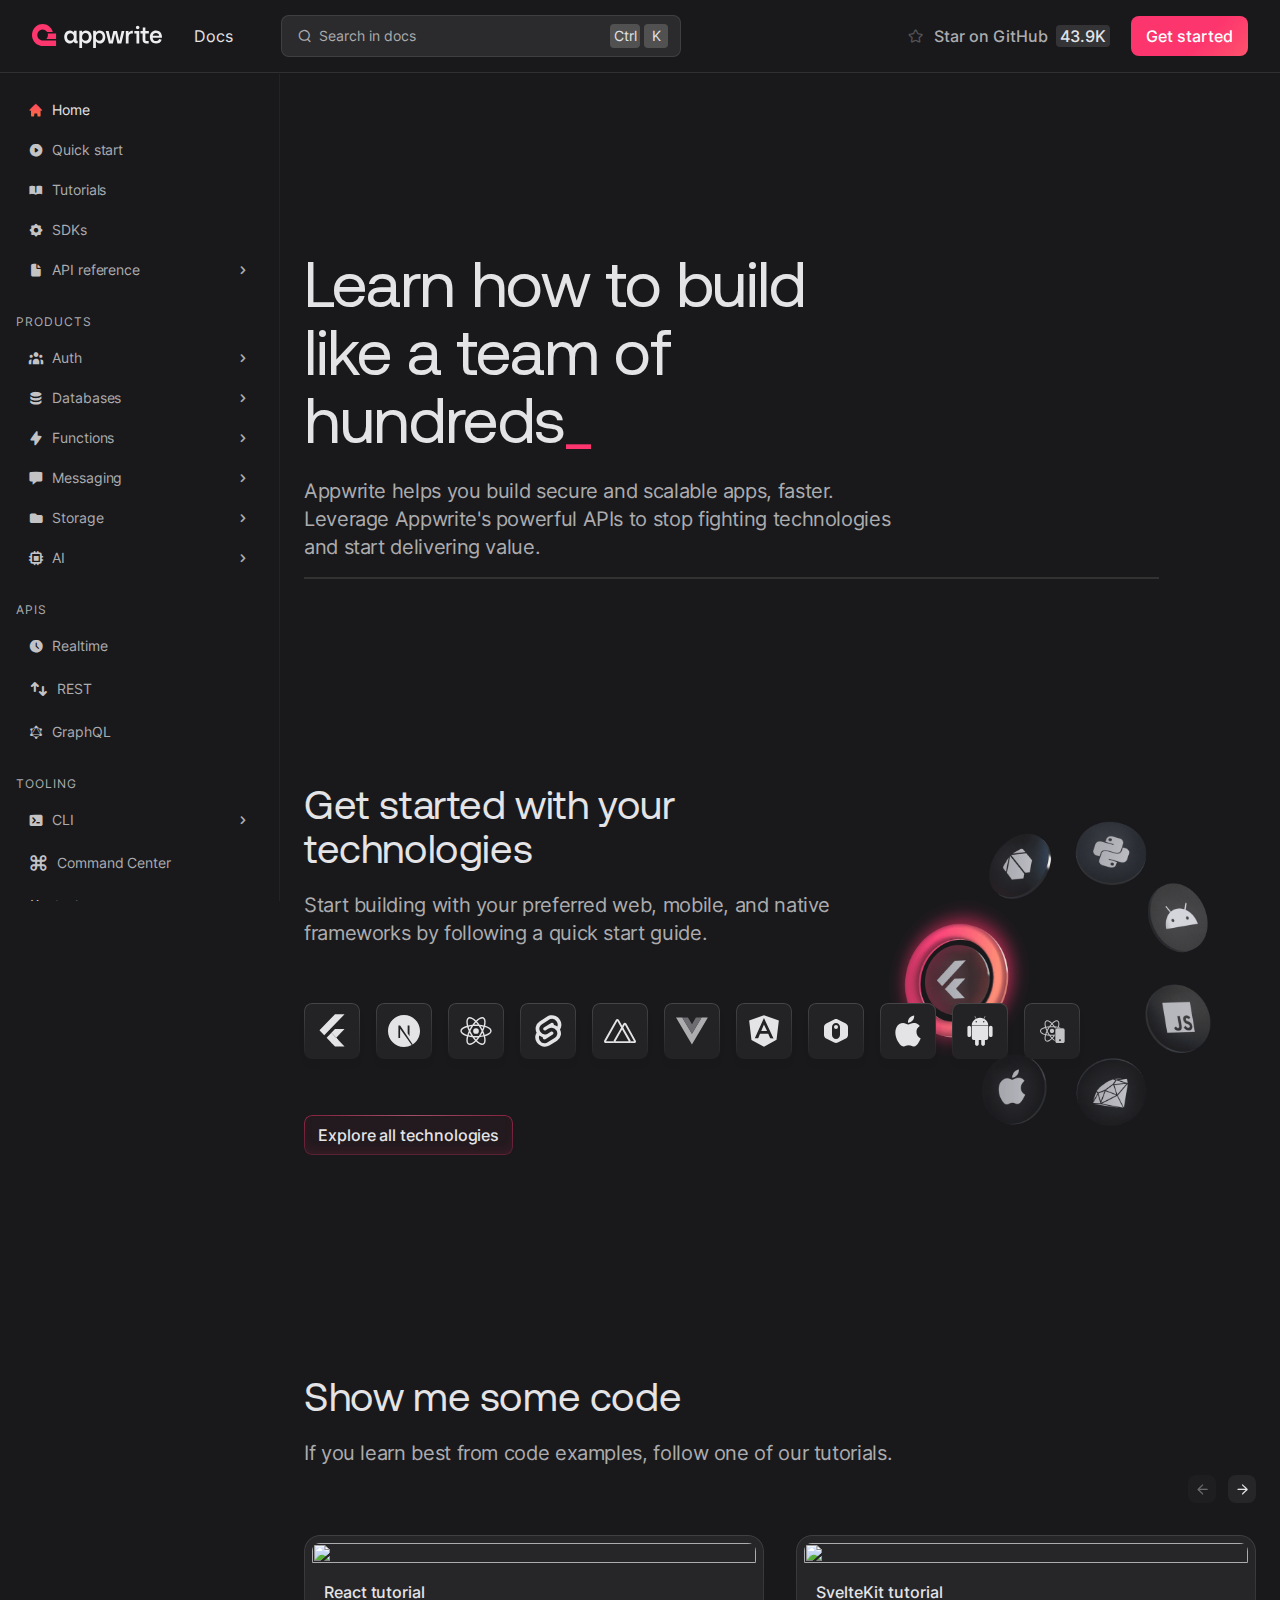
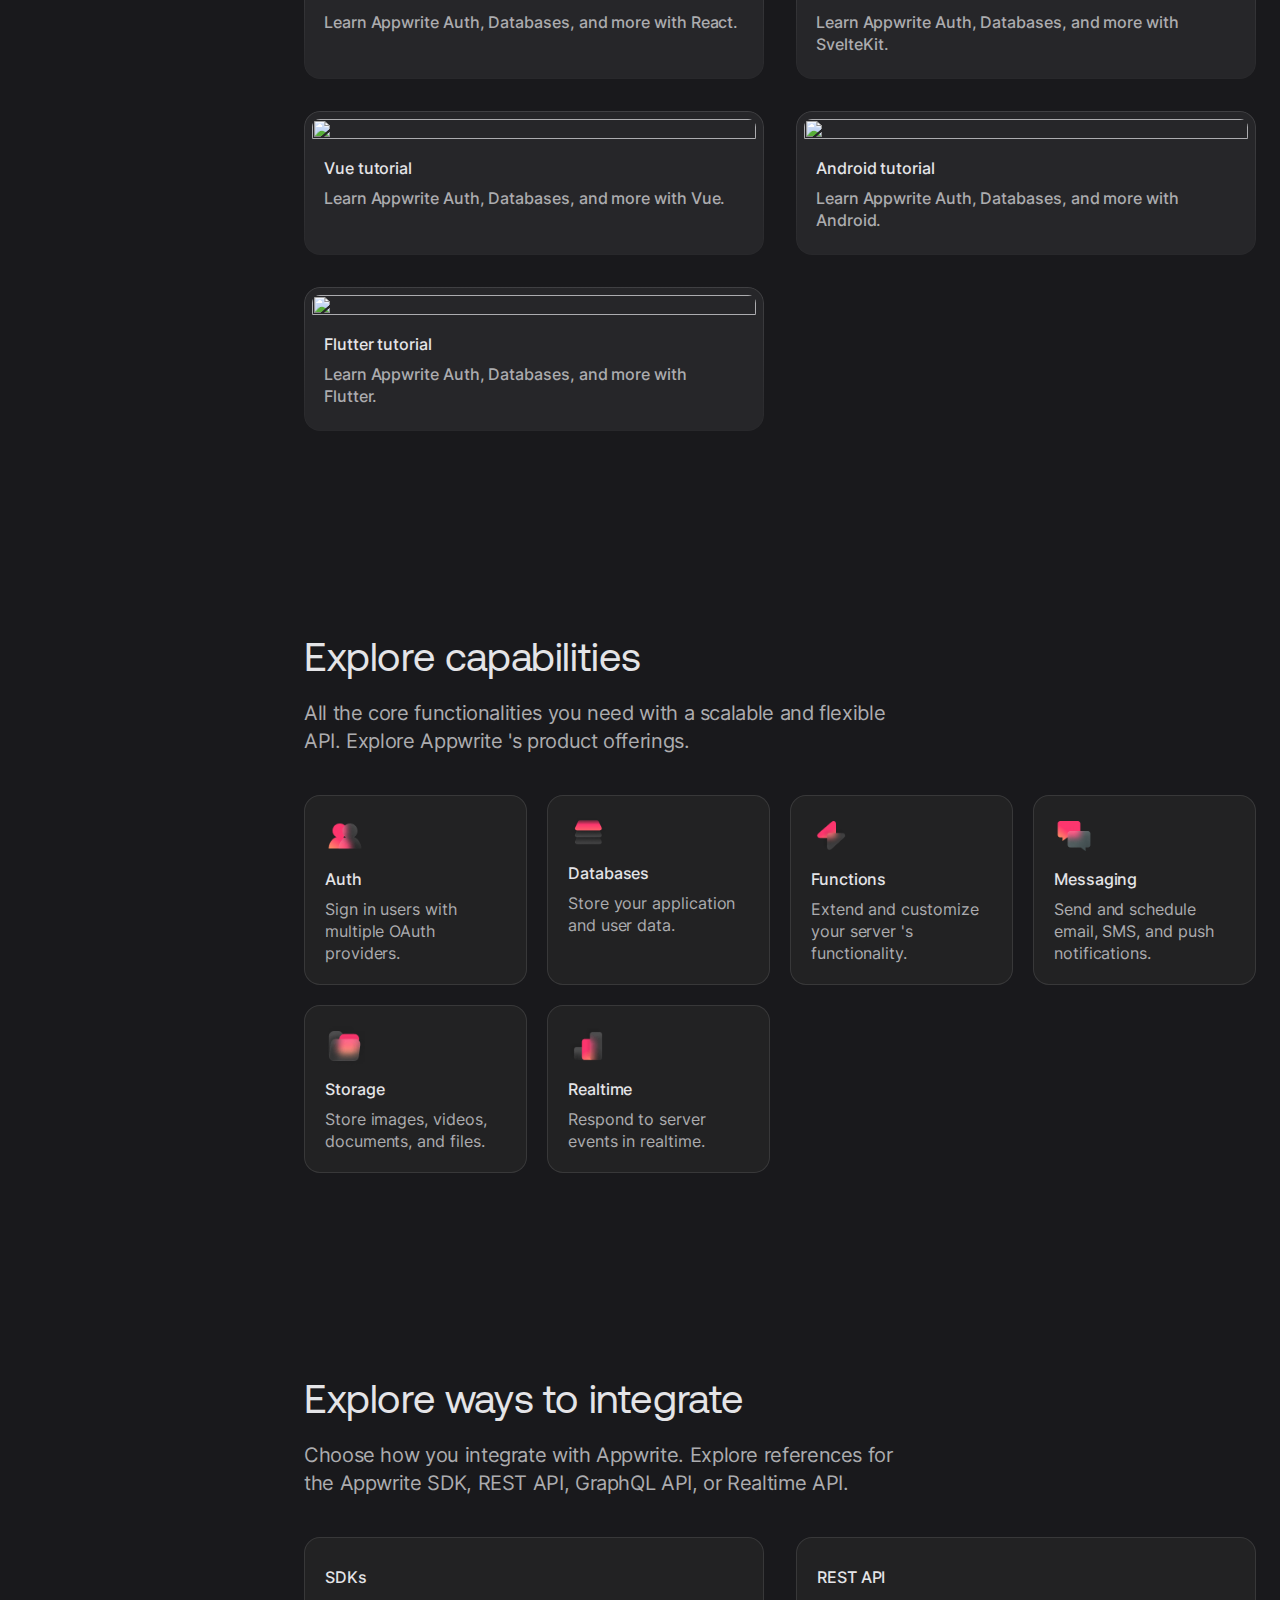
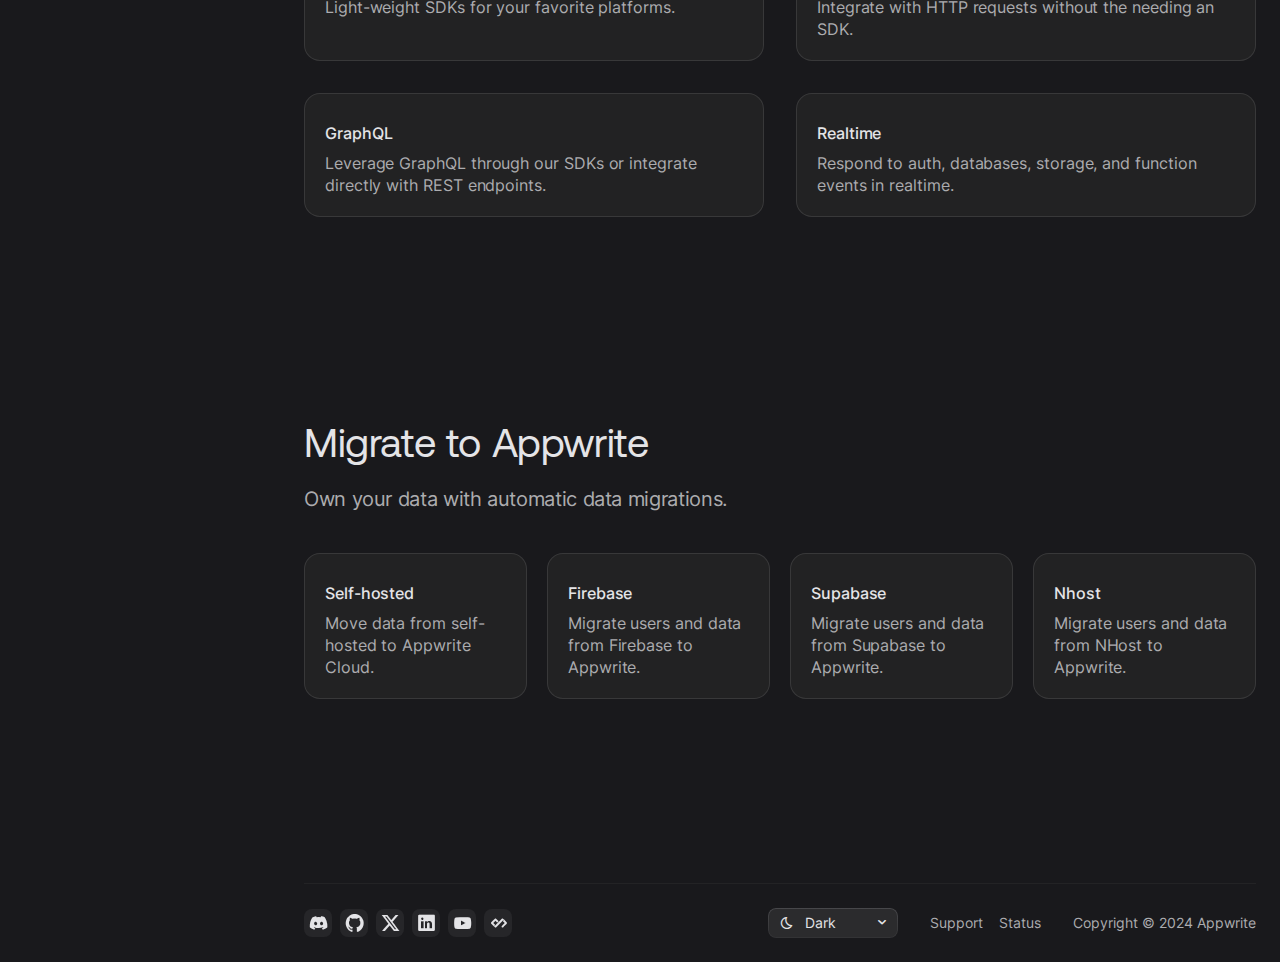
==== doc.html @ 40b10658 "appwrite" ====
<!doctype html>
<html lang="en">
    <head>
        <link rel="preload" href="/fonts/aeonik-pro/AeonikPro-Regular.woff2" as="font" type="font/woff2" crossorigin/>
        <link rel="stylesheet" href="https://cdnjs.cloudflare.com/ajax/libs/font-awesome/6.0.0-beta3/css/all.min.css">
        <link href="./css/web.css" rel="stylesheet">
        <title>Docs Appwrite</title> 
    </head>
    <body class="dark">
        <div style="display: contents">
            <div class="relative">
                <section class="web-mobile-header is-transparent">
                    <div class="web-mobile-header-start">
                        <a href="/" aria-label="homepage">
                            <img class="web-logo web-u-only-dark" src="/images/logos/appwrite.svg" alt="appwrite" height="24" width="130">
                            <img class="web-logo web-u-only-light" src="/images/logos/appwrite-light.svg" alt="appwrite" height="24" width="130">
                        </a>
                    </div>
                    </a>
                    <div class="web-mobile-header-end">
                        <a href="https://cloud.appwrite.io" 
                        class="web-button web-is-only-desktop">
                        <span class="text-sub-body font-medium">Go to Console</span>
                        </a> 
                        <button class="web-button is-text" aria-label="open navigation">
                            <span aria-hidden="true" class="web-icon-hamburger-menu"></span>
                        </button>
                    </div>
                </section>
                <header class="web-main-header is-docs is-transparent">
                    <div class="web-main-header-wrapper">
                        <div class="web-main-header-start flex-1">
                            <a href="/" aria-label="homepage" >
                                <img class="web-logo web-u-only-dark" src="/images/logos/appwrite.svg" alt="appwrite" height="24" width="130">
                                <img class="web-logo web-u-only-light" src="/images/logos/appwrite-light.svg" alt="appwrite" height="24" width="130">
                            </a>
                            <nav class="web-main-header-nav" aria-label="Top">
                                <ul class="web-main-header-nav-list">
                                    <li class="web-main-header-nav-item">
                                        <a class="web-link" href="/docs">Docs</a>
                                    </li>
                                </ul>
                            </nav>
                            <div class="web-u-margin-inline-start-48 flex flex-1">
                                <button class="web-input-button web-u-flex-basis-400">
                                    <span class="web-icon-search" aria-hidden="true"></span>
                                    <span class="text" >Search in docs</span>
                                    <div class="ml-auto flex gap-1">
                                        <span class="web-kbd" aria-label="control">Ctrl</span>
                                        <span class="web-kbd">K</span>
                                    </div>
                                </button>
                            </div>
                        </div>
                        <div class="web-main-header-end">
                            <div class="flex gap-2">
                                <a href="https://github.com/appwrite/appwrite" target="_blank" rel="noopener noreferrer" class="web-button is-text">
                                    <span class="web-icon-star" aria-hidden="true"></span>
                                    <span class="text">Star on GitHub</span>
                                    <span class="web-inline-tag text-sub-body">43.9K</span>
                                </a>
                                <a class="web-button web-u-inline-width-100-percent-mobile" href="https://cloud.appwrite.io"> <span >Get started</span></a>
                            </div>
                        </div>
                    </div>
                </header>
                <div class="web-grid-side-nav mx-auto" style="--container-size: var(--container-size-large);">
                    <nav class="web-side-nav" aria-label="Side">
                        <div class="web-side-nav-wrapper">
                            <button class="web-input-text web-is-not-desktop">
                                <span class="web-icon-search"></span>
                                <span class="text">Search in docs</span>
                            </button>
                            <div class="web-side-nav-scroll">
                                <section>
                                    <ul>
                                        <li>
                                            <a class="web-side-nav-button is-selected" href="/docs">
                                                <span class="icon icon-home" aria-hidden="true"></span>
                                                <span class="text-caption">Home</span>
                                            </a>
                                        </li>
                                        <li>
                                            <a class="web-side-nav-button" href="/docs/quick-starts">
                                                <span class="icon icon-play " aria-hidden="true"></span>
                                                <span class="text-caption">Quick start</span>
                                            </a>
                                        </li>
                                        <li>
                                            <a class="web-side-nav-button" href="">
                                                <span class="icon icon-book-open " aria-hidden="true"></span>
                                                <span class="text-caption">Tutorials</span>
                                            </a>
                                        </li>
                                        <li>
                                            <a class="web-side-nav-button" href="">
                                                <span class="icon icon-cog " aria-hidden="true"></span>
                                                <span class="text-caption">SDKs</span>
                                            </a>
                                        </li>
                                        <li>
                                            <a class="web-side-nav-button" href="">
                                                <span class="icon icon-document " aria-hidden="true"></span>
                                                <span class="text-caption">API reference</span>
                                                <span class="icon-cheveron-right ml-auto " aria-hidden="true"></span>
                                            </a>
                                        </li>
                                    </ul>
                                </section>
                                <section>
                                    <h2 class="web-side-nav-header text-micro uppercase whitespace-nowrap">Products </h2>
                                    <ul>
                                        <li>
                                            <a class="web-side-nav-button" href="">
                                                <span class="icon icon-user-group " aria-hidden="true"></span>
                                                <span class="text-caption">Auth</span>
                                                <span class="icon-cheveron-right ml-auto " aria-hidden="true"></span>
                                            </a>
                                        </li>
                                        <li>
                                            <a class="web-side-nav-button" href="">
                                                <span class="icon icon-database " aria-hidden="true"></span>
                                                <span class="text-caption">Databases</span>
                                                <span class="icon-cheveron-right ml-auto " aria-hidden="true"></span>
                                            </a>
                                        </li>
                                        <li>
                                            <a class="web-side-nav-button" href="">
                                                <span class="icon icon-lightning-bolt " aria-hidden="true"></span>
                                                <span class="text-caption">Functions</span>
                                                <span class="icon-cheveron-right ml-auto " aria-hidden="true"></span>
                                            </a>
                                        </li>
                                        <li>
                                            <a class="web-side-nav-button" href="">
                                                <span class="icon icon-send " aria-hidden="true"></span>
                                                <span class="text-caption">Messaging</span>
                                                <span class="icon-cheveron-right ml-auto " aria-hidden="true"></span>
                                            </a>
                                        </li>
                                        <li>
                                            <a class="web-side-nav-button" href="">
                                                <span class="icon icon-folder " aria-hidden="true"></span>
                                                <span class="text-caption">Storage</span>
                                                <span class="icon-cheveron-right ml-auto " aria-hidden="true"></span>
                                            </a>
                                        </li>
                                        <li>
                                            <a class="web-side-nav-button" href="">
                                                <span class="icon icon-chip " aria-hidden="true"></span>
                                                <span class="text-caption">AI</span>
                                                <span class="icon-cheveron-right ml-auto " aria-hidden="true"></span>
                                            </a>
                                        </li>
                                    </ul>
                                </section>
                                <section>
                                    <h2 class="web-side-nav-header text-micro uppercase whitespace-nowrap">APIS </h2>
                                    <ul>
                                        <li>
                                            <a class="web-side-nav-button" href="">
                                                <span class="icon icon-clock " aria-hidden="true"></span>
                                                <span class="text-caption">Realtime</span>
                                            </a>
                                        </li>
                                        <li>
                                            <a class="web-side-nav-button" href="">
                                                <span class="icon web-icon-rest " aria-hidden="true"></span>
                                                <span class="text-caption">REST</span>
                                            </a>
                                        </li>
                                        <li>
                                            <a class="web-side-nav-button" href="">
                                                <span class="icon icon-graphql " aria-hidden="true"></span>
                                                <span class="text-caption">GraphQL</span>
                                            </a>
                                        </li>
                                    </ul>
                                </section>
                                <section>
                                    <h2 class="web-side-nav-header text-micro uppercase whitespace-nowrap">Tooling </h2>
                                    <ul>
                                        <li>
                                            <a class="web-side-nav-button" href="">
                                                <span class="icon icon-terminal " aria-hidden="true"></span>
                                                <span class="text-caption">CLI</span>
                                                <span class="icon-cheveron-right ml-auto " aria-hidden="true"></span>
                                            </a>
                                        </li>
                                        <li>
                                            <a class="web-side-nav-button" href="">
                                                <span class="icon web-icon-command " aria-hidden="true"></span>
                                                <span class="text-caption">Command Center</span>
                                            </a>
                                        </li>
                                        <li>
                                            <a class="web-side-nav-button" href="">
                                                <span class="icon icon-sparkles " aria-hidden="true"></span>
                                                <span class="text-caption">Assistant</span>
                                            </a>
                                        </li>
                                        <li>
                                            <a class="web-side-nav-button" href="">
                                                <span class="icon icon-text " aria-hidden="true"></span>
                                                <span class="text-caption">The Appwriter</span>
                                            </a>
                                        </li>
                                    </ul>
                                </section>
                                <section>
                                    <h2 class="web-side-nav-header text-micro uppercase whitespace-nowrap">Advanced </h2>
                                    <ul>
                                        <li>
                                            <a class="web-side-nav-button" href="">
                                                <span class="icon web-icon-platform " aria-hidden="true"></span>
                                                <span class="text-caption">Platform</span>
                                                <span class="icon-cheveron-right ml-auto " aria-hidden="true"></span>
                                            </a>
                                        </li>
                                        <li>
                                            <a class="web-side-nav-button" href="">
                                                <span class="icon icon-puzzle " aria-hidden="true"></span>
                                                <span class="text-caption">Integrations</span>
                                                <span class="icon-cheveron-right ml-auto " aria-hidden="true"></span>
                                            </a>
                                        </li>
                                        <li>
                                            <a class="web-side-nav-button" href="">
                                                <span class="icon icon-refresh " aria-hidden="true"></span>
                                                <span class="text-caption">Migrations</span>
                                                <span class="icon-cheveron-right ml-auto " aria-hidden="true"></span>
                                            </a>
                                        </li>
                                        <li>
                                            <a class="web-side-nav-button" href="">
                                                <span class="icon icon-shield-check " aria-hidden="true"></span>
                                                <span class="text-caption">Security</span>
                                                <span class="icon-cheveron-right ml-auto " aria-hidden="true"></span>
                                            </a>
                                        </li>
                                        <li>
                                            <a class="web-side-nav-button" href="">
                                                <span class="icon icon-server " aria-hidden="true"></span>
                                                <span class="text-caption">Self-hosting</span>
                                                <span class="icon-cheveron-right ml-auto " aria-hidden="true"></span>
                                            </a>
                                        </li>
                                    </ul>
                                </section>
                            </div>
                            <div class="web-side-nav-mobile-footer-buttons">
                                <a class="web-button web-u-inline-width-100-percent-mobile" href="https://cloud.appwrite.io">
                                    <span >Get started</span>
                                </a>
                                <a href="https://github.com/appwrite/appwrite" target="_blank" rel="noopener noreferrer" class="web-button is-text web-u-inline-width-100-percent-mobile">
                                    <span class="web-icon-star" aria-hidden="true"></span>
                                    <span class="text">Star on GitHub</span>
                                    <span class="web-inline-tag text-sub-body">43.9K</span>
                                </a>
                            </div>
                        </div>
                    </nav>
                    <main class="web-main-section relative overflow-x-hidden " id="main">
                        <div class="absolute translate-x-96">
                            <img src="https://appwrite.io/images/bgs/docs-blur-1.svg" alt="">
                        </div>
                        <div class="web-u-opacity-40-mobile absolute  right-0" style="top: 500px;" >
                            <img src="/images/dark/tech-dark.png" alt="" width="450px" height="708">
                        </div>
                        
                        <section class="web-hero is-align-start e-hero-docs relative ">
                            <h1 class="text-display font-aeonik-pro text-primary max-w-[600px]">
                                Learn how to build like a team of hundreds<span class="web-u-color-text-accent">_</span>
                            </h1>
                            <p class="text-description max-w-[600px]">Appwrite helps you build secure and scalable apps, faster. Leverage Appwrite&#39;s
                powerful APIs to stop fighting technologies and start delivering value.</p>
                <hr style="border: 1px solid rgb(50, 50, 50);">         
            </section>
                        
                        <section class="web-hero is-align-start tech-hero">
                            <h2 class="text-title font-aeonik-pro text-primary max-w-[600px]" >Get started with your technologies</h2>
                            <p class="text-description max-w-[600px]" >Start building with your preferred web, mobile, and native frameworks by following a
                quick start guide.</p>
                            <ul class="web-u-margin-block-32-mobile web-u-margin-block-40-not-mobile  flex flex-wrap gap-4 lg:max-w-[34rem]">
                                <span>
                                    <li>
                                        <a href="" class="web-icon-button web-box-icon has-border-gradient">
                                            <img src="/images/dark/flutter.svg" alt="Flutter quick start" width="32" height="32">
                                        </a>
                                    </li>
                                </span>
                                <span >
                                    <li>
                                        <a href="" class="web-icon-button web-box-icon has-border-gradient">
                                            <img src="/images//dark/nextjs.svg" alt="Next quick start" width="32" height="32">
                                        </a>
                                    </li>
                                </span>
                                <span >
                                    <li>
                                        <a href="" class="web-icon-button web-box-icon has-border-gradient">
                                            <img src="/images//dark/react.svg" alt="React quick start" width="32" height="32">
                                        </a>
                                    </li>
                                </span>
                                <span >
                                    <li>
                                        <a href="" class="web-icon-button web-box-icon has-border-gradient">
                                            <img src="/images//dark/svelte.svg" alt="Svelte quick start" width="32" height="32">
                                        </a>
                                    </li>
                                </span>
                                <span >
                                    <li>
                                        <a href="" class="web-icon-button web-box-icon has-border-gradient">
                                            <img src="/images/dark/nuxt.svg" alt="Nuxt quick start" width="32" height="32">
                                        </a>
                                    </li>
                                </span>
                                <span >
                                    <li>
                                        <a href="" class="web-icon-button web-box-icon has-border-gradient">
                                            <img src="/images/dark/vue.svg" alt="Vue quick start" width="32" height="32">
                                        </a>
                                    </li>
                                </span>
                                <span >
                                    <li>
                                        <a href="" class="web-icon-button web-box-icon has-border-gradient">
                                            <img src="/images/dark/angular.svg" alt="Angular quick start" width="32" height="32">
                                        </a>
                                    </li>
                                </span>
                                <span >
                                    <li>
                                        <a href="" class="web-icon-button web-box-icon has-border-gradient">
                                            <img src="/images/dark/refine.svg" alt="Refine quick start" width="32" height="32">
                                        </a>
                                    </li>
                                </span>
                                <span >
                                    <li>
                                        <a href="" class="web-icon-button web-box-icon has-border-gradient">
                                            <img src="/images/dark/apple.svg" alt="Apple quick start" width="32" height="32">
                                        </a>
                                    </li>
                                </span>
                                <span >
                                    <li>
                                        <a href="" class="web-icon-button web-box-icon has-border-gradient">
                                            <img src="/images/dark/android.svg" alt="Android quick start" width="32" height="32">
                                        </a>
                                    </li>
                                </span>
                                <span >
                                    <li>
                                        <a href="" class="web-icon-button web-box-icon has-border-gradient">
                                            <img src="/images/dark/react-native.svg" alt="React Native quick start" width="32" height="32">
                                        </a>
                                    </li>
                                </span>
                            </ul>
                            <a href="" class="web-button is-secondary" style="align-self: start;" >
                                <span class="text-sub-body font-medium">Explore all technologies</span>
                            </a>
                            <div class="web-is-not-mobile spline-wrapper absolute " >
                                <img class="web-u-only-dark" src="/images/animations/tech-dark-transparent.png" width="660" height="660" alt="" style="position: absolute;">
                                <img class="web-u-only-light" src="/images/animations/tech-light-transparent.png" width="660" height="660" alt="" style="position: absolute;">
                            </div>
                            <div class="bg-overlay "></div>
                        </section>
                        <section>
                            <h2 class="text-title font-aeonik-pro text-primary max-w-[600px]">Show me some code</h2>
                            <p class="text-description mt-4 max-w-[600px]" >If you learn best from code examples, follow one of our tutorials.</p>
                            <div>
                                <div class="mt-2 flex flex-wrap items-center">
                                    <div class="nav ml-auto flex items-end gap-3 ">
                                        <button class="web-icon-button " aria-label="Move carousel backward" disabled>
                                            <span class="web-icon-arrow-left" aria-hidden="true"></span>
                                        </button>
                                        <button class="web-icon-button " aria-label="Move carousel forward">
                                            <span class="web-icon-arrow-right" aria-hidden="true"></span>
                                        </button>
                                    </div>
                                </div>
                                <div class="carousel-wrapper " data-state="start">
                                    <ul class="web-grid-articles carousel mt-8 svelte-1uzoyfi is-medium" style="gap: 32px;">
                                        <li style="scroll-snap-align: start;">
                                            <a class="web-grid-articles-item is-full-color" href="">
                                                <div class="web-grid-articles-item-image">
                                                    <img src="https://appwrite.io/images/tutorials/react.png" alt="" loading="lazy">
                                                </div>
                                                <article class="web-grid-articles-item-content">
                                                    <header class="web-articles-item-header">
                                                        <h3 class="text-sub-body font-medium text-primary">React tutorial</h3>
                                                    </header>
                                                    <p class="web-articles-item-paragraph text-sub-body font-medium mt-1 line-clamp-2" style="word-break: keep-all;">Learn Appwrite Auth, Databases, and more with React.</p>
                                                </article>
                                            </a>
                                        </li>
                                        <li style="scroll-snap-align: start;">
                                            <a class="web-grid-articles-item is-full-color" href="">
                                                <div class="web-grid-articles-item-image">
                                                    <img src="https://appwrite.io/images/tutorials/svelte.png" alt="" loading="lazy">
                                                </div>
                                                <article class="web-grid-articles-item-content">
                                                    <header class="web-articles-item-header">
                                                        <h3 class="text-sub-body font-medium text-primary">SvelteKit tutorial</h3>
                                                    </header>
                                                    <p class="web-articles-item-paragraph text-sub-body font-medium mt-1 line-clamp-2" style="word-break: keep-all;">Learn Appwrite Auth, Databases, and more with SvelteKit.</p>
                                                </article>
                                            </a>
                                        </li>
                                        <li style="scroll-snap-align: start;">
                                            <a class="web-grid-articles-item is-full-color" href="">
                                                <div class="web-grid-articles-item-image">
                                                    <img src="https://appwrite.io/images/tutorials/vue.png" alt="" loading="lazy">
                                                </div>
                                                <article class="web-grid-articles-item-content">
                                                    <header class="web-articles-item-header">
                                                        <h3 class="text-sub-body font-medium text-primary">Vue tutorial</h3>
                                                    </header>
                                                    <p class="web-articles-item-paragraph text-sub-body font-medium mt-1 line-clamp-2" style="word-break: keep-all;">Learn Appwrite Auth, Databases, and more with Vue.</p>
                                                </article>
                                            </a>
                                        </li>
                                        <li style="scroll-snap-align: start;">
                                            <a class="web-grid-articles-item is-full-color" href="">
                                                <div class="web-grid-articles-item-image">
                                                    <img src="https://appwrite.io/images/tutorials/svelte.png" alt="" loading="lazy">
                                                </div>
                                                <article class="web-grid-articles-item-content">
                                                    <header class="web-articles-item-header">
                                                        <h3 class="text-sub-body font-medium text-primary">Android tutorial</h3>
                                                    </header>
                                                    <p class="web-articles-item-paragraph text-sub-body font-medium mt-1 line-clamp-2" style="word-break: keep-all;">Learn Appwrite Auth, Databases, and more with Android.</p>
                                                </article>
                                            </a>
                                        </li>
                                        <li style="scroll-snap-align: start;">
                                            <a class="web-grid-articles-item is-full-color" href="">
                                                <div class="web-grid-articles-item-image">
                                                    <img src="https://appwrite.io/images/tutorials/flutter.png" alt="" loading="lazy">
                                                </div>
                                                <article class="web-grid-articles-item-content">
                                                    <header class="web-articles-item-header">
                                                        <h3 class="text-sub-body font-medium text-primary">Flutter tutorial</h3>
                                                    </header>
                                                    <p class="web-articles-item-paragraph text-sub-body font-medium mt-1 line-clamp-2" style="word-break: keep-all;">Learn Appwrite Auth, Databases, and more with Flutter.</p>
                                                </article>
                                            </a>
                                        </li>
                                    </ul>
                                </div>
                            </div>
                        </section>
                        <section class="web-hero is-align-start is-no-max-width" >
                            <h2 class="text-title font-aeonik-pro text-primary max-w-[600px]">Explore capabilities</h2>
                            <p class="text-description max-w-[600px]">All the core functionalities you need with a scalable and flexible API. Explore
                Appwrite &#39;s product offerings.</p>
                            <div class="mt-6">
                                <ul class="web-grid-row-4 web-grid-row-4-m-1">
                                    <li>
                                        <a href="" class="web-card is-normal">
                                            <img src="/images/products/dark/auth.png" alt="" class="web-u-only-dark" width="40" height="40">
                                            <img src="/images/icons/illustrated/light/auth.png" alt="" class="web-u-only-light" width="40" height="40">
                                            <h4 class="text-sub-body text-primary mt-2 font-medium">Auth</h4>
                                            <p class="text-sub-body mt-1">Sign in users with multiple OAuth providers.</p>
                                        </a>
                                    </li>
                                    <li>
                                        <a href="" class="web-card is-normal">
                                            <img src="/images/products/dark/databases.png" alt="" class="web-u-only-dark" width="40" height="40">
                                            <img src="/images/icons/illustrated/light/databases.png" alt="" class="web-u-only-light" width="40" height="40">
                                            <h4 class="text-sub-body text-primary mt-2 font-medium">Databases</h4>
                                            <p class="text-sub-body mt-1">Store your application and user data.</p>
                                        </a>
                                    </li>
                                    <li>
                                        <a href="" class="web-card is-normal">
                                            <img src="/images/products/dark/functions.png" alt="" class="web-u-only-dark" width="40" height="40">
                                            <img src="/images/icons/illustrated/light/functions.png" alt="" class="web-u-only-light" width="40" height="40">
                                            <h4 class="text-sub-body text-primary mt-2 font-medium">Functions</h4>
                                            <p class="text-sub-body mt-1">Extend and customize your server &#39;s functionality.</p>
                                        </a>
                                    </li>
                                    <li>
                                        <a href="" class="web-card is-normal">
                                            <img src="/images/products/dark/messaging.png" alt="" class="web-u-only-dark" width="40" height="40">
                                            <img src="/images/icons/illustrated/light/messaging.png" alt="" class="web-u-only-light" width="40" height="40">
                                            <h4 class="text-sub-body text-primary mt-2 font-medium">Messaging</h4>
                                            <p class="text-sub-body mt-1">Send and schedule email, SMS, and push notifications.</p>
                                        </a>
                                    </li>
                                    <li>
                                        <a href="" class="web-card is-normal">
                                            <img src="/images/products/dark/storage.png" alt="" class="web-u-only-dark" width="40" height="40">
                                            <img src="/images/icons/illustrated/light/storage.png" alt="" class="web-u-only-light" width="40" height="40">
                                            <h4 class="text-sub-body text-primary mt-2 font-medium">Storage</h4>
                                            <p class="text-sub-body mt-1">Store images, videos, documents, and files.</p>
                                        </a>
                                    </li>
                                    <li>
                                        <a href="" class="web-card is-normal">
                                            <img src="/images/products/dark/realtime.png" alt="" class="web-u-only-dark" width="40" height="40">
                                            <img src="/images/icons/illustrated/light/realtime.png" alt="" class="web-u-only-light" width="40" height="40">
                                            <h4 class="text-sub-body text-primary mt-2 font-medium">Realtime</h4>
                                            <p class="text-sub-body mt-1">Respond to server events in realtime.</p>
                                        </a>
                                    </li>
                                </ul>
                            </div>
                        </section>
                        <section class="web-hero is-align-start is-no-max-width" >
                            <h2 class="text-title font-aeonik-pro text-primary max-w-[600px]">Explore ways to integrate</h2>
                            <p class="text-description max-w-[600px]">Choose how you integrate with Appwrite. Explore references for the Appwrite SDK,
                REST API, GraphQL API, or Realtime API.</p>
                            <div class="mt-6">
                                <ul class="web-grid-row-2">
                                    <li>
                                        <a href="" class="web-card is-normal">
                                            <h4 class="text-sub-body text-primary mt-2 font-medium">SDKs</h4>
                                            <p class="text-sub-body mt-1">Light-weight SDKs for your favorite platforms.</p>
                                        </a>
                                    </li>
                                    <li>
                                        <a href="" class="web-card is-normal">
                                            <h4 class="text-sub-body text-primary mt-2 font-medium">REST API</h4>
                                            <p class="text-sub-body mt-1">Integrate with HTTP requests without the needing an SDK.</p>
                                        </a>
                                    </li>
                                    <li>
                                        <a href="" class="web-card is-normal">
                                            <h4 class="text-sub-body text-primary mt-2 font-medium">GraphQL</h4>
                                            <p class="text-sub-body mt-1">Leverage GraphQL through our SDKs or integrate directly with REST
                                endpoints.</p>
                                        </a>
                                    </li>
                                    <li>
                                        <a href="" class="web-card is-normal">
                                            <h4 class="text-sub-body text-primary mt-2 font-medium">Realtime</h4>
                                            <p class="text-sub-body mt-1">Respond to auth, databases, storage, and function events in
                                realtime.</p>
                                        </a>
                                    </li>
                                </ul>
                            </div>
                        </section>
                        <section class="web-hero is-align-start is-no-max-width">
                            <h2 class="text-title font-aeonik-pro text-primary max-w-[600px]">Migrate to Appwrite</h2>
                            <p class="text-description max-w-[600px]">Own your data with automatic data migrations.</p>
                            <div class="mt-6">
                                <ul class="web-grid-row-4">
                                    <li>
                                        <a href="" class="web-card is-normal">
                                            <h4 class="text-sub-body text-primary mt-2 font-medium">Self-hosted</h4>
                                            <p class="text-sub-body mt-1">Move data from self-hosted to Appwrite Cloud.</p>
                                        </a>
                                    </li>
                                    <li>
                                        <a href="" class="web-card is-normal">
                                            <h4 class="text-sub-body text-primary mt-2 font-medium">Firebase</h4>
                                            <p class="text-sub-body mt-1">Migrate users and data from Firebase to Appwrite.</p>
                                        </a>
                                    </li>
                                    <li>
                                        <a href="" class="web-card is-normal">
                                            <h4 class="text-sub-body text-primary mt-2 font-medium">Supabase</h4>
                                            <p class="text-sub-body mt-1">Migrate users and data from Supabase to Appwrite.</p>
                                        </a>
                                    </li>
                                    <li>
                                        <a href="" class="web-card is-normal">
                                            <h4 class="text-sub-body text-primary mt-2 font-medium">Nhost</h4>
                                            <p class="text-sub-body mt-1">Migrate users and data from NHost to Appwrite.</p>
                                        </a>
                                    </li>
                                </ul>
                            </div>
                        </section>
                        <footer class="web-main-footer is-with-bg-color relative mt-8 text-sm">
                            <div class="web-main-footer-grid-1">
                                <ul class="web-main-footer-grid-1-column-1 flex gap-2">
                                    <li >
                                        <a href="https://appwrite.io/discord" class="web-icon-button " aria-label="Discord" target="_blank" rel="noopener noreferrer">
                                            <span class="web-icon-discord " aria-hidden="true"></span>
                                        </a>
                                    </li>
                                    <li >
                                        <a href="https://github.com/appwrite" class="web-icon-button " aria-label="Github" target="_blank" rel="noopener noreferrer">
                                            <span class="web-icon-github " aria-hidden="true"></span>
                                        </a>
                                    </li>
                                    <li >
                                        <a href="https://twitter.com/intent/follow?screen_name=appwrite" class="web-icon-button " aria-label="Twitter" target="_blank" rel="noopener noreferrer">
                                            <span class="web-icon-x " aria-hidden="true"></span>
                                        </a>
                                    </li>
                                    <li >
                                        <a href="https://www.linkedin.com/company/appwrite" class="web-icon-button " aria-label="LinkedIn" target="_blank" rel="noopener noreferrer">
                                            <span class="web-icon-linkedin " aria-hidden="true"></span>
                                        </a>
                                    </li>
                                    <li >
                                        <a href="https://www.youtube.com/c/appwrite?sub_confirmation=1" class="web-icon-button " aria-label="YouTube" target="_blank" rel="noopener noreferrer">
                                            <span class="web-icon-youtube " aria-hidden="true"></span>
                                        </a>
                                    </li>
                                    <li >
                                        <a href="https://app.daily.dev/squads/appwrite" class="web-icon-button " aria-label="Daily.dev" target="_blank" rel="noopener noreferrer">
                                            <span class="web-icon-daily-dev " aria-hidden="true"></span>
                                        </a>
                                    </li>
                                </ul>
                                <div class="web-main-footer-grid-1-column-2">
                                <button class="web-select is-colored " >
                                <div class="physical-select">
                                <span class="web-icon-dark " aria-hidden="true"></span> <span>Dark</span>
                                </div> <span class="icon-cheveron-down" aria-hidden="true"></span></button>  
                                <div class="web-select is-colored web-is-only-mobile web-u-inline-width-100-percent-mobile-break1 " style="display: none;">
                                <span class="web-icon-dark " aria-hidden="true"></span> <select>
                                <option value="dark">Dark </option>
                                <option value="light">Light </option>
                                <option value="system">System </option>
                                </select> 
                                <span class="icon-cheveron-down" aria-hidden="true"></span>
                            </div>
                            </div>
                                
                                <ul class="web-main-footer-grid-1-column-3 web-main-footer-links items-start" >
                                    <li>
                                        <a href="/discord" target="_blank" rel="noopener noreferrer">Support</a>
                                    </li>
                                    <li>
                                        <a href="https://appwrite.online" target="_blank" rel="noopener noreferrer">Status</a>
                                    </li>
                                </ul>
                                <div class="web-main-footer-grid-1-column-4 web-main-footer-copyright">Copyright © 2024 Appwrite</div>
                            </div>
                        </footer>
                    </main>
                </div>
            </div>
        </div>
    </body>
</html>
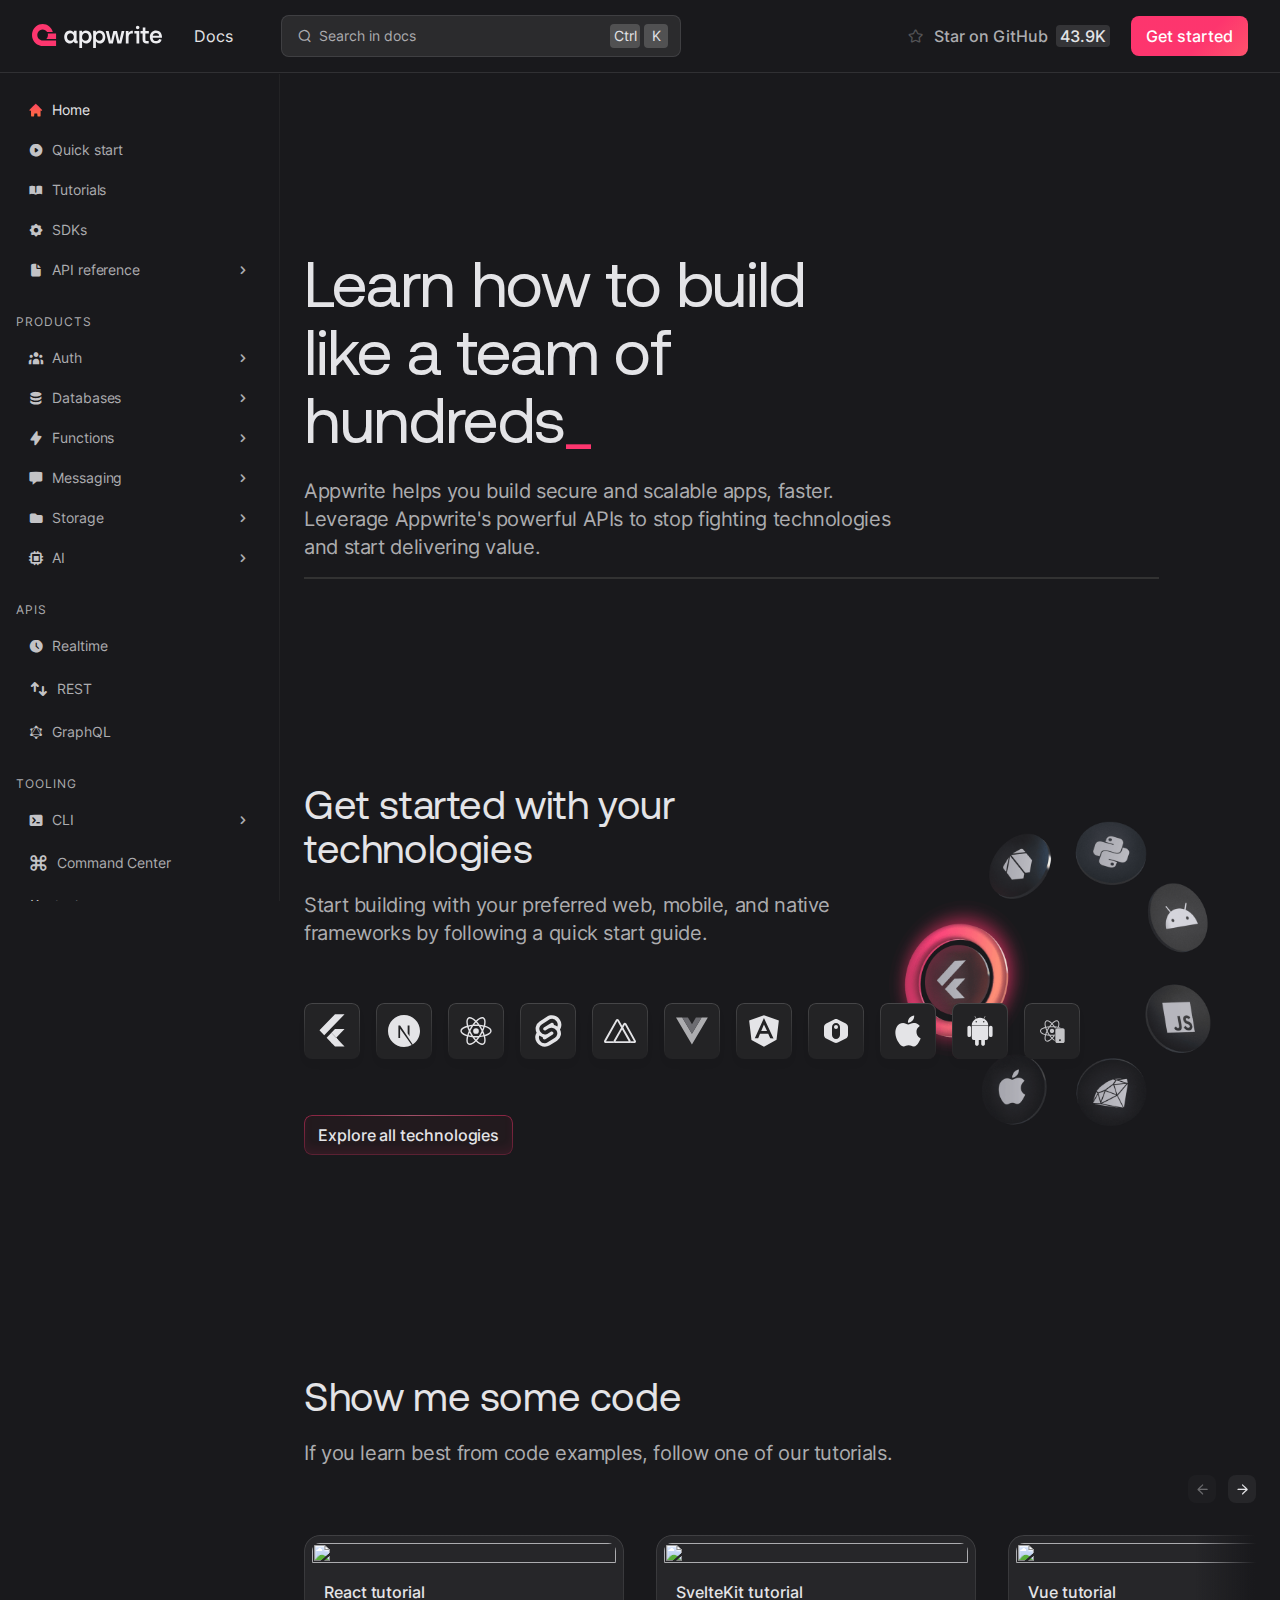
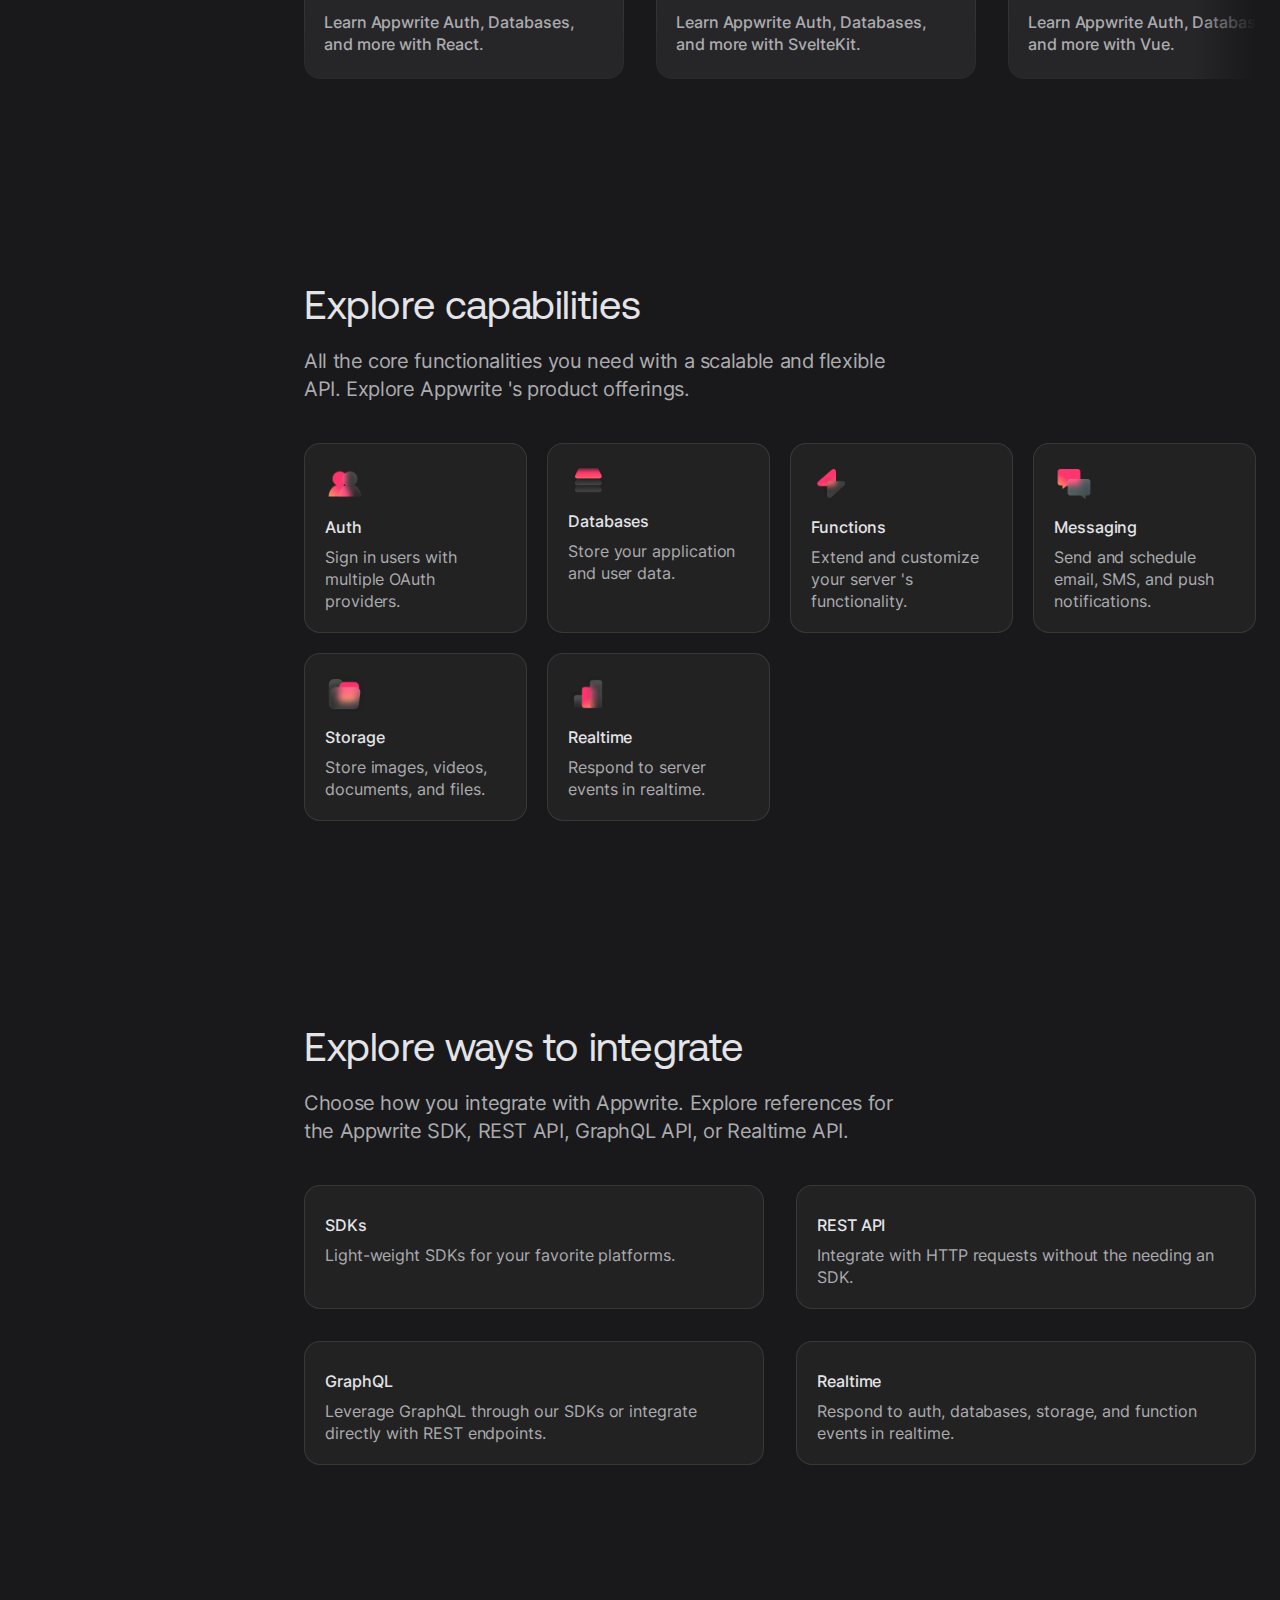
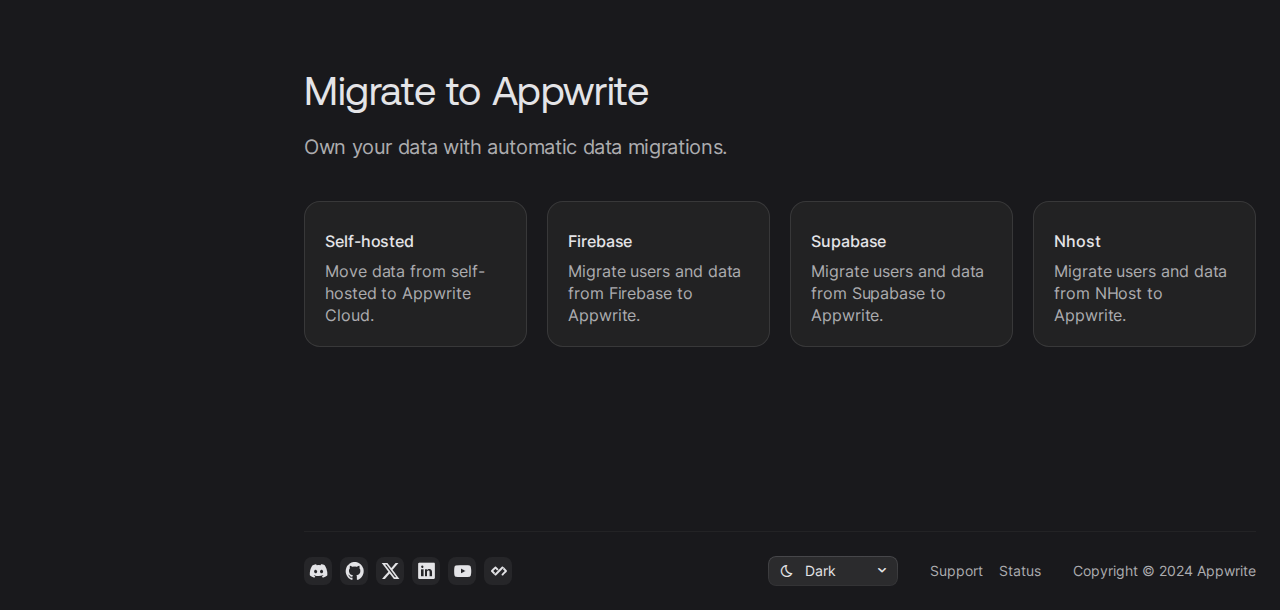
==== commit e65670a2: "appwrite" ====
--- a/doc.html
+++ b/doc.html
@@ -4,6 +4,9 @@
         <link rel="preload" href="/fonts/aeonik-pro/AeonikPro-Regular.woff2" as="font" type="font/woff2" crossorigin/>
         <link rel="stylesheet" href="https://cdnjs.cloudflare.com/ajax/libs/font-awesome/6.0.0-beta3/css/all.min.css">
         <link href="./css/web.css" rel="stylesheet">
+        <link href="./css/search.css" rel="stylesheet">
+        <link href="./immutable/assets/0.Dc16agDy.css" rel="stylesheet">
+        <link href="./immutable/assets/Search.BHw0roZd.css" rel="stylesheet">
         <title>Docs Appwrite</title> 
     </head>
     <body class="dark">
@@ -370,22 +373,19 @@
                             <div class="bg-overlay "></div>
                         </section>
                         <section>
-                            <h2 class="text-title font-aeonik-pro text-primary max-w-[600px]">Show me some code</h2>
+                            <h2 class="text-title font-aeonik-pro text-primary max-w-[600px]" >Show me some code</h2>
                             <p class="text-description mt-4 max-w-[600px]" >If you learn best from code examples, follow one of our tutorials.</p>
                             <div>
-                                <div class="mt-2 flex flex-wrap items-center">
-                                    <div class="nav ml-auto flex items-end gap-3 ">
-                                        <button class="web-icon-button " aria-label="Move carousel backward" disabled>
-                                            <span class="web-icon-arrow-left" aria-hidden="true"></span>
-                                        </button>
-                                        <button class="web-icon-button " aria-label="Move carousel forward">
-                                            <span class="web-icon-arrow-right" aria-hidden="true"></span>
-                                        </button>
-                                    </div>
+                            <div class="mt-2 flex flex-wrap items-center">
+                               <div class="nav ml-auto flex items-end gap-3 "><button class="web-icon-button " aria-label="Move carousel backward" disabled=""><span class="web-icon-arrow-left" aria-hidden="true"></span></button> 
+                                <button class="web-icon-button svelte-1uzoyfi" aria-label="Move carousel forward">
+                                    <span class="web-icon-arrow-right" aria-hidden="true"></span>
+                                </button>
                                 </div>
-                                <div class="carousel-wrapper " data-state="start">
-                                    <ul class="web-grid-articles carousel mt-8 svelte-1uzoyfi is-medium" style="gap: 32px;">
-                                        <li style="scroll-snap-align: start;">
+                            </div>
+                            <div class="carousel-wrapper svelte-1uzoyfi" data-state="start">
+                            <ul class="web-grid-articles carousel mt-8 svelte-1uzoyfi is-medium" style="gap: 32px;">
+                            <li style="scroll-snap-align: start;">
                                             <a class="web-grid-articles-item is-full-color" href="">
                                                 <div class="web-grid-articles-item-image">
                                                     <img src="https://appwrite.io/images/tutorials/react.png" alt="" loading="lazy">
@@ -613,16 +613,19 @@
                                     </li>
                                 </ul>
                                 <div class="web-main-footer-grid-1-column-2">
-                                <button class="web-select is-colored " >
-                                <div class="physical-select">
-                                <span class="web-icon-dark " aria-hidden="true"></span> <span>Dark</span>
-                                </div> <span class="icon-cheveron-down" aria-hidden="true"></span></button>  
-                                <div class="web-select is-colored web-is-only-mobile web-u-inline-width-100-percent-mobile-break1 " style="display: none;">
-                                <span class="web-icon-dark " aria-hidden="true"></span> <select>
-                                <option value="dark">Dark </option>
-                                <option value="light">Light </option>
-                                <option value="system">System </option>
-                                </select> 
+                                    <button class="web-select is-colored " >
+                                       <div class="physical-select">
+                                          <span class="web-icon-dark " aria-hidden="true"></span> <span>Dark</span>
+                                       </div>
+                                       <span class="icon-cheveron-down" aria-hidden="true"></span>
+                                    </button>
+                                    <div class="web-select is-colored web-is-only-mobile web-u-inline-width-100-percent-mobile-break1 " style="display: none;">
+                                    <span class="web-icon-dark " aria-hidden="true"></span> 
+                                    <select>
+                                       <option value="dark">Dark </option>
+                                       <option value="light">Light </option>
+                                       <option value="system">System </option>
+                                    </select>
                                 <span class="icon-cheveron-down" aria-hidden="true"></span>
                             </div>
                             </div>
--- a/css/search.css
+++ b/css/search.css
@@ -0,0 +1,2343 @@
+#open-source.svelte-5croj8.svelte-5croj8 {
+	min-height: 150vh;
+	height: 3500px;
+	position: relative
+}
+
+@media (min-width: 1024px) {
+	#open-source.svelte-5croj8.svelte-5croj8 {
+		height: 1500px
+	}
+}
+
+.sticky-wrapper.svelte-5croj8.svelte-5croj8 {
+	position: sticky;
+	top: -15vh;
+	overflow: hidden;
+	display: flex;
+	flex-direction: column;
+	align-items: center;
+	justify-content: center;
+	gap: 1.25rem;
+	padding-inline: 1.25rem;
+	width: 100%;
+	height: 130vh;
+	text-align: center
+}
+
+.sticky-wrapper.svelte-5croj8.svelte-5croj8:after {
+	background: linear-gradient(to top, hsl(var(--web-color-background)), hsl(var(--web-color-background)/0) 5%);
+	position: absolute;
+	top: 0;
+	right: 0;
+	bottom: 0;
+	left: 0
+}
+
+.sticky-wrapper.svelte-5croj8 .cards-wrapper.svelte-5croj8 {
+	position: relative;
+	height: 22.5rem;
+	margin-top: 80px
+}
+
+@media (min-width: 1024px) {
+	.sticky-wrapper.svelte-5croj8 h3.svelte-5croj8 {
+		max-width: 61.375rem
+	}
+
+	.sticky-wrapper.svelte-5croj8 .cards-wrapper.svelte-5croj8 {
+		position: absolute;
+		height: 100vh;
+		width: clamp(1024px, 90vw, 1440px);
+		top: 0;
+		left: 50%;
+		transform: translate(-50%);
+		margin-top: 0
+	}
+}
+
+.oss-card.svelte-5croj8.svelte-5croj8 {
+	background: linear-gradient(106deg, #ffffffb8, #fffc 41.9%, #fff9);
+	-webkit-backdrop-filter: blur(10px);
+	backdrop-filter: blur(10px);
+	--card-padding: 2rem;
+	--w: clamp(306px, 50vw, 22.125rem);
+	--h: 20.125rem;
+	width: var(--w);
+	height: var(--h);
+	text-align: left;
+	display: flex;
+	flex-direction: column;
+	justify-content: space-between;
+	position: absolute;
+	left: calc(50% - var(--w) / 2);
+	transform: translate(-1200px)
+}
+
+.oss-card.svelte-5croj8 [class*=icon].svelte-5croj8 {
+	opacity: 48%
+}
+
+@media (min-width: 1024px) {
+	.oss-card.svelte-5croj8.svelte-5croj8 {
+		left: unset;
+		transform: unset
+	}
+
+	#oss-discord.svelte-5croj8.svelte-5croj8 {
+		bottom: -400px;
+		left: 1%;
+		transform: rotate(15deg)
+	}
+
+	#oss-github.svelte-5croj8.svelte-5croj8 {
+		bottom: -400px;
+		left: 19%
+	}
+
+	#oss-twitter.svelte-5croj8.svelte-5croj8 {
+		bottom: -400px;
+		left: clamp(20%, 22vw, 29%)
+	}
+
+	#oss-youtube.svelte-5croj8.svelte-5croj8 {
+		bottom: -400px;
+		left: clamp(64%, 1024px - 10vw, 70%)
+	}
+
+	#oss-commits.svelte-5croj8.svelte-5croj8 {
+		bottom: -400px;
+		right: 10%
+	}
+}
+
+.scroll-indicator.svelte-fteumu {
+	background: linear-gradient(to bottom, hsl(var(--web-color-accent)) 0%, hsl(var(--web-color-greyscale-700)) var(--percentage), hsl(var(--web-color-greyscale-700)) 100%)
+}
+
+.auth-controls.svelte-ttea5r.svelte-ttea5r.svelte-ttea5r {
+	display: flex;
+	flex-direction: column;
+	padding: .75rem;
+	width: 12.5rem
+}
+
+.auth-controls.svelte-ttea5r>div.svelte-ttea5r.svelte-ttea5r {
+	display: flex;
+	align-items: center
+}
+
+.auth-controls.svelte-ttea5r>div.svelte-ttea5r>.svelte-ttea5r:nth-child(2) {
+	margin-left: .75rem;
+	color: hsl(var(--web-color-white));
+	font-family: Inter;
+	font-size: .875rem;
+	font-style: normal;
+	font-weight: 500;
+	line-height: 1.375rem;
+	letter-spacing: -.00394rem
+}
+
+.auth-controls.svelte-ttea5r>div.svelte-ttea5r>:nth-child(3) {
+	margin-left: auto
+}
+
+.auth-controls.svelte-ttea5r .sep.svelte-ttea5r.svelte-ttea5r {
+	width: 100%;
+	height: 1px;
+	background-color: #ffffff1f;
+	margin-block: .5rem
+}
+
+.auth-controls.svelte-ttea5r [class*=icon-].svelte-ttea5r.svelte-ttea5r {
+	--size: 2rem;
+	font-size: var(--size);
+	width: var(--size);
+	height: var(--size);
+	color: hsl(var(--web-color-greayscale-50));
+	position: relative
+}
+
+.auth-controls.svelte-ttea5r [class*=icon-].svelte-ttea5r.svelte-ttea5r:before {
+	position: absolute;
+	left: 50%;
+	top: 50%;
+	transform: translate(-50%, -50%)
+}
+
+.inner-phone.svelte-1hb5j47.svelte-1hb5j47 {
+	padding-block: 3rem;
+	padding-inline: 1rem;
+	color: #434347;
+	text-align: left
+}
+
+.inner-phone.svelte-1hb5j47 .title.svelte-1hb5j47 {
+	color: #434347;
+	font-family: Inter;
+	font-size: 16px;
+	font-style: normal;
+	font-weight: 600;
+	line-height: 22px;
+	letter-spacing: -.224px
+}
+
+.inner-phone.svelte-1hb5j47 .subtitle.svelte-1hb5j47 {
+	color: var(--greyscale-700, var(--color-greyscale-700, #56565c));
+	font-family: Inter;
+	font-size: 14px;
+	font-style: normal;
+	font-weight: 400;
+	line-height: 20px;
+	letter-spacing: -.196px
+}
+
+.inner-phone.svelte-1hb5j47 .inputs.svelte-1hb5j47 {
+	display: flex;
+	flex-direction: column;
+	gap: .75rem;
+	margin-block-start: 1.5rem
+}
+
+.inner-phone.svelte-1hb5j47 .inputs fieldset.svelte-1hb5j47 {
+	display: flex;
+	flex-direction: column;
+	gap: .3125rem;
+	width: 100%
+}
+
+.inner-phone.svelte-1hb5j47 .inputs fieldset label.svelte-1hb5j47 {
+	color: var(--color-greyscale-700, #56565c);
+	font-family: Inter;
+	font-size: 12px;
+	font-style: normal;
+	font-weight: 400;
+	line-height: 16px;
+	letter-spacing: -.168px
+}
+
+.inner-phone.svelte-1hb5j47 .inputs fieldset input.svelte-1hb5j47 {
+	all: unset;
+	display: flex;
+	padding: 8px 12px;
+	align-items: flex-start;
+	align-self: stretch;
+	border-radius: 8px;
+	border: 1px solid #d8d8db;
+	color: #434347;
+	font-family: Inter;
+	font-size: 12px;
+	font-style: normal;
+	font-weight: 400;
+	line-height: 16px;
+	letter-spacing: -.168px
+}
+
+.inner-phone.svelte-1hb5j47 .sign-up.svelte-1hb5j47 {
+	padding: .375rem .75rem;
+	width: 100%;
+	margin-block-start: 1.25rem;
+	border-radius: .5rem;
+	background: var(--appwrite-purple, #7c67fe);
+	box-shadow: 0 4px 8px #0000000f;
+	color: var(--color-bw-white, #fff);
+	text-align: center;
+	font-family: Inter;
+	font-size: 14px;
+	font-style: normal;
+	font-weight: 500;
+	line-height: 22px;
+	letter-spacing: -.07px
+}
+
+.inner-phone.svelte-1hb5j47 .with-sep.svelte-1hb5j47 {
+	display: flex;
+	align-items: center;
+	justify-content: space-between;
+	gap: 1rem;
+	font-family: Inter;
+	font-size: .75rem;
+	font-style: normal;
+	font-weight: 400;
+	line-height: 1.25rem;
+	letter-spacing: -.0105rem;
+	color: hsl(var(--web-color-greyscale-500));
+	margin-block-start: .75rem
+}
+
+.inner-phone.svelte-1hb5j47 .with-sep.svelte-1hb5j47:before,
+.inner-phone.svelte-1hb5j47 .with-sep.svelte-1hb5j47:after {
+	content: "";
+	height: 1px;
+	flex-grow: 1;
+	background-color: hsl(var(--web-color-greyscale-200))
+}
+
+.inner-phone.svelte-1hb5j47 .oauth-btns.svelte-1hb5j47 {
+	--gap: .5rem;
+	display: flex;
+	flex-wrap: wrap;
+	gap: var(--gap);
+	margin-block-start: .75rem
+}
+
+.inner-phone.svelte-1hb5j47 .oauth.svelte-1hb5j47 {
+	display: flex;
+	justify-content: center;
+	align-items: center;
+	border-radius: .5rem;
+	border: 1px solid #d9d9d9;
+	color: hsl(var(--web-color-greyscale-750));
+	text-align: center;
+	font-family: Inter;
+	font-size: .875rem;
+	font-style: normal;
+	font-weight: 500;
+	line-height: 1.375rem;
+	letter-spacing: -.01575rem;
+	flex: 1 1 calc(50% - var(--gap));
+	padding-block: .375rem;
+	position: relative;
+	height: 2.125rem
+}
+
+.inner-phone.svelte-1hb5j47 .oauth .inner.svelte-1hb5j47 {
+	position: absolute;
+	left: 50%;
+	top: 50%;
+	display: flex;
+	justify-content: center;
+	align-items: center;
+	gap: .5rem;
+	transform: translate(-50%, -50%) scale(var(--inverse-sx, 1), var(--inverse-sy, 1))
+}
+
+.relative.svelte-zy8jmz {
+	position: relative;
+	overflow: hidden
+}
+
+.body.svelte-zy8jmz {
+	position: absolute;
+	left: 0;
+	top: 0
+}
+
+.true-body.svelte-zy8jmz {
+	transition: .2s ease
+}
+
+.anim-box.svelte-dzmb5w.svelte-dzmb5w {
+	position: relative;
+	--m-border-radius: 1rem;
+	--m-border-gradient-before: linear-gradient(180deg, rgba(255, 255, 255, .12) 0%, rgba(255, 255, 255, 0) 125.11%);
+	border-radius: var(--m-border-radius);
+	background: hsl(var(--web-color-card));
+	-webkit-backdrop-filter: blur(8px);
+	backdrop-filter: blur(8px);
+	padding: .5rem;
+	padding-block-start: 0;
+	text-align: left
+}
+
+.anim-box.svelte-dzmb5w.svelte-dzmb5w:before {
+	content: "";
+	position: absolute;
+	top: 0;
+	right: 0;
+	bottom: 0;
+	left: 0;
+	border-radius: var(--m-border-radius);
+	border: var(--m-border-size, 1px) solid transparent;
+	-webkit-mask: linear-gradient(#fff 0 0) padding-box, linear-gradient(#fff 0 0);
+	-webkit-mask-composite: destination-out;
+	mask-composite: exclude;
+	pointer-events: none;
+	background: var(--m-border-gradient-before) border-box
+}
+
+.anim-box.svelte-dzmb5w.svelte-dzmb5w:after {
+	content: "";
+	position: absolute;
+	top: 0;
+	right: 0;
+	bottom: 0;
+	left: 0;
+	border-radius: var(--m-border-radius);
+	border: var(--m-border-size, 1px) solid transparent;
+	-webkit-mask: linear-gradient(#fff 0 0) padding-box, linear-gradient(#fff 0 0);
+	-webkit-mask-composite: destination-out;
+	mask-composite: exclude;
+	pointer-events: none;
+	background: var(--m-border-gradient-after) border-box
+}
+
+.anim-box.svelte-dzmb5w .top.svelte-dzmb5w {
+	color: var(--greyscale-50, #ededf0);
+	font-family: Aeonik Pro;
+	font-size: 1.25rem;
+	font-style: normal;
+	font-weight: 400;
+	line-height: 2rem;
+	letter-spacing: -.0125rem;
+	padding: 1rem;
+	text-align: left
+}
+
+.anim-box.svelte-dzmb5w .content.svelte-dzmb5w {
+	border-radius: .75rem;
+	background: #ffffff0a;
+	-webkit-backdrop-filter: blur(30px);
+	backdrop-filter: blur(30px);
+	position: relative
+}
+
+.code-console.svelte-auvh6n.svelte-auvh6n {
+	position: relative;
+	border-radius: var(--m-border-radius);
+	--p-radius: 16px;
+	display: flex;
+	flex-direction: column;
+	background-color: hsl(var(--web-color-card));
+	border-radius: var(--p-radius);
+	--m-border-radius: var(--p-radius);
+	--m-border-gradient-before: linear-gradient(180deg, rgba(255, 255, 255, .12) 0%, rgba(255, 255, 255, 0) 125.11%);
+	-webkit-backdrop-filter: blur(8px);
+	backdrop-filter: blur(8px);
+	min-width: 330px;
+	width: fit-content;
+	padding: 0 .25rem .25rem
+}
+
+.code-console.svelte-auvh6n.svelte-auvh6n:before {
+	content: "";
+	position: absolute;
+	top: 0;
+	right: 0;
+	bottom: 0;
+	left: 0;
+	border-radius: var(--m-border-radius);
+	border: var(--m-border-size, 1px) solid transparent;
+	-webkit-mask: linear-gradient(#fff 0 0) padding-box, linear-gradient(#fff 0 0);
+	-webkit-mask-composite: destination-out;
+	mask-composite: exclude;
+	pointer-events: none;
+	background: var(--m-border-gradient-before) border-box
+}
+
+.code-console.svelte-auvh6n.svelte-auvh6n:after {
+	content: "";
+	position: absolute;
+	top: 0;
+	right: 0;
+	bottom: 0;
+	left: 0;
+	border-radius: var(--m-border-radius);
+	border: var(--m-border-size, 1px) solid transparent;
+	-webkit-mask: linear-gradient(#fff 0 0) padding-box, linear-gradient(#fff 0 0);
+	-webkit-mask-composite: destination-out;
+	mask-composite: exclude;
+	pointer-events: none;
+	background: var(--m-border-gradient-after) border-box
+}
+
+.block.svelte-auvh6n.svelte-auvh6n {
+	width: 100%;
+	flex-grow: 1;
+	text-align: left;
+	border-radius: 12px;
+	background: linear-gradient(129deg, #0000007a 22.38%, #0000 136.5%);
+	padding: 20px;
+	position: relative
+}
+
+.header.svelte-auvh6n.svelte-auvh6n {
+	position: relative;
+	display: flex;
+	align-items: center;
+	gap: .375rem;
+	padding: .75rem
+}
+
+.header.svelte-auvh6n .ellipse.svelte-auvh6n {
+	background-color: #ec6a5e;
+	width: 8px;
+	height: 8px;
+	top: 12px;
+	border-radius: 4px
+}
+
+.header.svelte-auvh6n .ellipse-2.svelte-auvh6n {
+	background-color: #f5bf4f;
+	width: 8px;
+	height: 8px;
+	top: 12px;
+	border-radius: 4px
+}
+
+.header.svelte-auvh6n .ellipse-3.svelte-auvh6n {
+	background-color: #61c554;
+	width: 8px;
+	height: 8px;
+	top: 12px;
+	border-radius: 4px
+}
+
+.code-console.svelte-auvh6n code {
+	white-space: pre;
+	-moz-tab-size: 4;
+	tab-size: 4
+}
+
+.copy-button.svelte-1wioi2.svelte-1wioi2 {
+	display: flex;
+	padding: .25rem .5rem;
+	align-items: center;
+	gap: .375rem;
+	border-radius: 62.4375rem;
+	border: 1px solid rgba(255, 255, 255, .08);
+	background: #ffffff0a;
+	-webkit-backdrop-filter: blur(2.6666667461px);
+	backdrop-filter: blur(2.6666667461px)
+}
+
+.copy-button.svelte-1wioi2 [class*=icon-].svelte-1wioi2 {
+	font-size: 1.25rem;
+	color: hsl(var(--web-color-greyscale-600))
+}
+
+.copy-button.svelte-1wioi2 span.svelte-1wioi2:not([class*=icon-]) {
+	color: var(--greyscale-400, #adadb1);
+	font-family: Inter;
+	font-size: .875rem;
+	font-style: normal;
+	font-weight: 400;
+	line-height: 1.25rem;
+	overflow: hidden;
+	text-overflow: ellipsis
+}
+
+.wrapper.svelte-m0ekan {
+	display: grid;
+	place-items: center
+}
+
+.anim-checkbox.svelte-m0ekan {
+	width: 1rem;
+	height: 1rem;
+	flex-shrink: 0;
+	border-radius: .125rem;
+	border: 1.5px solid var(--greyscale-500, #818186);
+	position: relative
+}
+
+.anim-checkbox.svelte-m0ekan.anim-checkbox[data-state=checked] {
+	background-color: #7c67fe;
+	border-color: #7c67fe
+}
+
+[class*=icon-].svelte-m0ekan {
+	position: absolute;
+	left: 50%;
+	top: 50%;
+	transform: translate(-50%, -50%);
+	color: #fff;
+	font-size: 1rem
+}
+
+.inner-phone.svelte-no2v1k.svelte-no2v1k {
+	padding-block: 3rem;
+	padding-inline: 1rem;
+	color: #434347;
+	text-align: left;
+	position: relative;
+	height: 100%
+}
+
+.inner-phone.svelte-no2v1k .header.svelte-no2v1k {
+	display: flex;
+	justify-content: space-between;
+	align-items: center
+}
+
+.inner-phone.svelte-no2v1k .header .title.svelte-no2v1k {
+	color: var(--color-greyscale-800, #2d2d31);
+	font-family: Inter;
+	font-size: 1rem;
+	font-style: normal;
+	font-weight: 600;
+	line-height: 1.375rem;
+	letter-spacing: -.014rem
+}
+
+.inner-phone.svelte-no2v1k .header [class*=icon-].svelte-no2v1k {
+	font-size: 1.25rem;
+	color: hsl(var(--web-color-greyscale-500))
+}
+
+.inner-phone.svelte-no2v1k .date.svelte-no2v1k {
+	margin-block-start: 3rem;
+	color: hsl(var(--web-color-greyscale-600));
+	font-family: Inter;
+	font-size: .75rem;
+	font-style: normal;
+	font-weight: 500;
+	line-height: 1.25rem
+}
+
+.inner-phone.svelte-no2v1k .tasks.svelte-no2v1k {
+	margin-block-start: .5rem;
+	display: flex;
+	flex-direction: column;
+	gap: .5rem
+}
+
+.inner-phone.svelte-no2v1k .tasks .task.svelte-no2v1k {
+	display: flex;
+	align-items: center;
+	gap: .75rem;
+	border-radius: .5rem;
+	border: 1px solid hsl(var(--web-color-greyscale-50));
+	background: hsl(var(--web-color-white));
+	color: var(--greyscale-700, var(--color-greyscale-700, #56565c));
+	padding-block: .55rem;
+	padding-inline: .88rem;
+	font-family: Inter;
+	font-size: .875rem;
+	font-style: normal;
+	font-weight: 400;
+	line-height: 1.375rem;
+	letter-spacing: -.00394rem;
+	transition: opacity .2s ease
+}
+
+.inner-phone.svelte-no2v1k .tasks .task[data-checked].svelte-no2v1k {
+	opacity: .6
+}
+
+.inner-phone.svelte-no2v1k .add-btn.svelte-no2v1k {
+	position: absolute;
+	right: 1rem;
+	bottom: 2.5rem;
+	width: 2.5rem;
+	height: 2.5rem;
+	flex-shrink: 0;
+	box-shadow: 0 2px 6px #0000001f;
+	background-color: #7c67fe;
+	color: #ededf0;
+	font-size: 1.5rem;
+	display: grid;
+	place-items: center;
+	border-radius: 100%
+}
+
+.header.svelte-1gyey1x,
+.row.svelte-1gyey1x {
+	grid-template-columns: 7rem 1fr 1fr !important;
+	gap: 1.5rem 3rem
+}
+
+.img-wrapper.svelte-1gyey1x {
+	display: flex;
+	align-items: center;
+	gap: .5rem
+}
+
+.inner-phone.svelte-19cnfm7.svelte-19cnfm7 {
+	padding-block: 3rem;
+	padding-inline: 1rem;
+	color: #434347;
+	text-align: left;
+	position: relative;
+	height: 100%;
+	overflow: visible
+}
+
+.inner-phone.svelte-19cnfm7 .header.svelte-19cnfm7 {
+	display: flex;
+	justify-content: space-between;
+	align-items: center
+}
+
+.inner-phone.svelte-19cnfm7 .header .title.svelte-19cnfm7 {
+	color: var(--color-greyscale-800, #2d2d31);
+	font-family: Inter;
+	font-size: 1rem;
+	font-style: normal;
+	font-weight: 600;
+	line-height: 1.375rem;
+	letter-spacing: -.014rem
+}
+
+.inner-phone.svelte-19cnfm7 .header [class*=icon-].svelte-19cnfm7 {
+	font-size: 1.25rem;
+	color: hsl(var(--web-color-greyscale-500))
+}
+
+.inner-phone.svelte-19cnfm7 .date.svelte-19cnfm7 {
+	margin-block-start: 3rem;
+	color: hsl(var(--web-color-greyscale-600));
+	font-family: Inter;
+	font-size: .75rem;
+	font-style: normal;
+	font-weight: 500;
+	line-height: 1.25rem
+}
+
+.inner-phone.svelte-19cnfm7 .tasks.svelte-19cnfm7 {
+	margin-block-start: .5rem;
+	display: flex;
+	flex-direction: column;
+	gap: .5rem
+}
+
+.inner-phone.svelte-19cnfm7 .tasks .task.svelte-19cnfm7 {
+	display: flex;
+	align-items: center;
+	gap: .75rem;
+	border-radius: .5rem;
+	border: 1px solid hsl(var(--web-color-greyscale-50));
+	background: hsl(var(--web-color-white));
+	color: var(--greyscale-700, var(--color-greyscale-700, #56565c));
+	padding-block: .55rem;
+	padding-inline: .88rem;
+	font-family: Inter;
+	font-size: .875rem;
+	font-style: normal;
+	font-weight: 400;
+	line-height: 1.375rem;
+	letter-spacing: -.00394rem;
+	transition: opacity .2s ease
+}
+
+.inner-phone.svelte-19cnfm7 .tasks .task[data-checked].svelte-19cnfm7 {
+	opacity: .6
+}
+
+.inner-phone.svelte-19cnfm7 .add-btn.svelte-19cnfm7 {
+	position: absolute;
+	right: 1rem;
+	bottom: 2.5rem;
+	width: 2.5rem;
+	height: 2.5rem;
+	flex-shrink: 0;
+	box-shadow: 0 2px 6px #0000001f;
+	background-color: #7c67fe;
+	color: #ededf0;
+	font-size: 1.5rem;
+	display: grid;
+	place-items: center;
+	border-radius: 100%
+}
+
+.overlay.svelte-19cnfm7.svelte-19cnfm7 {
+	opacity: 0;
+	position: absolute;
+	top: 0;
+	right: 0;
+	bottom: 0;
+	left: 0;
+	overflow: hidden;
+	background: #00000052;
+	border-radius: 2rem
+}
+
+.overlay.svelte-19cnfm7 .drawer.svelte-19cnfm7 {
+	position: absolute;
+	bottom: 0;
+	height: 60%;
+	opacity: 0;
+	background-color: #fff;
+	border-radius: .88463rem .88463rem 2rem 2rem;
+	padding: 1rem
+}
+
+.overlay.svelte-19cnfm7 .drawer .title.svelte-19cnfm7 {
+	color: #434347;
+	font-family: Inter;
+	font-size: .88463rem;
+	font-style: normal;
+	font-weight: 600;
+	line-height: 1.21638rem;
+	letter-spacing: -.01238rem
+}
+
+.overlay.svelte-19cnfm7 .drawer .subtitle.svelte-19cnfm7 {
+	color: var(--greyscale-500, var(--color-greyscale-500, #818186));
+	font-family: Inter;
+	font-size: .77406rem;
+	font-style: normal;
+	font-weight: 400;
+	line-height: 1.10575rem;
+	letter-spacing: -.01081rem;
+	margin-block-start: .2rem
+}
+
+.overlay.svelte-19cnfm7 .drawer .upload.svelte-19cnfm7 {
+	display: flex;
+	padding: .44231rem .66344rem;
+	justify-content: center;
+	align-items: center;
+	align-self: stretch;
+	border-radius: .66344rem;
+	border: 1px dashed #d9d9d9;
+	color: var(--greyscale-500, var(--color-greyscale-500, #818186));
+	font-family: Inter;
+	font-size: .77406rem;
+	font-style: normal;
+	font-weight: 400;
+	line-height: 1.10575rem;
+	letter-spacing: -.01081rem;
+	margin-block-start: 2rem
+}
+
+.upload-media.svelte-19cnfm7.svelte-19cnfm7 {
+	position: absolute;
+	right: calc(0% - 24px);
+	bottom: 8rem;
+	background-color: #fff;
+	box-shadow: 0 4px 24px #0000000d;
+	border-radius: 1rem;
+	padding: .75rem;
+	opacity: 0
+}
+
+.upload-media.svelte-19cnfm7 .title.svelte-19cnfm7 {
+	color: var(--color-greyscale-800, #2d2d31);
+	font-family: Inter;
+	font-size: .85rem;
+	font-style: normal;
+	font-weight: 600;
+	line-height: 1.375rem;
+	letter-spacing: -.014rem
+}
+
+.upload-media.svelte-19cnfm7 .drop-zone.svelte-19cnfm7 {
+	display: grid;
+	place-items: center;
+	border: .885px dashed #d9d9d9;
+	border-radius: .5rem;
+	color: var(--greyscale-500, var(--color-greyscale-500, #818186));
+	padding: 2rem 1.25rem;
+	margin-block-start: .5rem;
+	font-size: .65rem;
+	font-family: Inter;
+	position: relative;
+	overflow: hidden
+}
+
+.upload-media.svelte-19cnfm7 .drop-zone .loading-overlay.svelte-19cnfm7 {
+	position: absolute;
+	top: 0;
+	right: 0;
+	bottom: 0;
+	left: 0;
+	opacity: 0;
+	z-index: 100;
+	display: grid;
+	place-items: center
+}
+
+.upload-media.svelte-19cnfm7 img.svelte-19cnfm7 {
+	position: absolute;
+	left: 0;
+	top: 0;
+	opacity: 0
+}
+
+.images.svelte-19cnfm7.svelte-19cnfm7 {
+	display: flex;
+	margin-block-start: .5rem;
+	gap: .5rem
+}
+
+.bottom.svelte-1rk8qwn {
+	display: flex;
+	align-items: center;
+	gap: .5rem;
+	height: 3rem;
+	padding-inline: 1rem;
+	color: var(--color-bw-white, #fff);
+	font-family: Inter;
+	font-size: .875rem;
+	font-style: normal;
+	font-weight: 400;
+	line-height: 150%;
+	letter-spacing: -.00875rem
+}
+
+.inner-phone.svelte-h3xr78.svelte-h3xr78.svelte-h3xr78.svelte-h3xr78 {
+	padding-block: 3rem 1.5rem;
+	padding-inline: 1rem;
+	color: #434347;
+	text-align: left;
+	position: relative;
+	height: 100%;
+	overflow: visible;
+	display: flex;
+	flex-direction: column
+}
+
+.inner-phone.svelte-h3xr78 .header.svelte-h3xr78.svelte-h3xr78.svelte-h3xr78 {
+	display: flex;
+	justify-content: space-between;
+	align-items: center
+}
+
+.inner-phone.svelte-h3xr78 .header .title.svelte-h3xr78.svelte-h3xr78.svelte-h3xr78 {
+	color: #434347;
+	font-family: Inter;
+	font-size: 1rem;
+	font-style: normal;
+	font-weight: 600;
+	line-height: 1.375rem;
+	letter-spacing: -.014rem
+}
+
+.inner-phone.svelte-h3xr78 .header [class*=icon-].svelte-h3xr78.svelte-h3xr78.svelte-h3xr78 {
+	font-size: 1.25rem;
+	color: hsl(var(--web-color-greyscale-500))
+}
+
+.inner-phone.svelte-h3xr78 .plan.svelte-h3xr78.svelte-h3xr78.svelte-h3xr78 {
+	display: flex;
+	padding: .75rem 1rem;
+	flex-direction: column;
+	justify-content: center;
+	align-items: flex-start;
+	border-radius: .75rem;
+	background: #ededf080;
+	margin-block-start: 1rem
+}
+
+.inner-phone.svelte-h3xr78 .plan .title.svelte-h3xr78.svelte-h3xr78.svelte-h3xr78 {
+	color: var(--color-greyscale-700, #56565c);
+	font-family: Inter;
+	font-size: .75rem;
+	font-style: normal;
+	font-weight: 700;
+	line-height: 1.25rem
+}
+
+.inner-phone.svelte-h3xr78 .plan .subscription.svelte-h3xr78.svelte-h3xr78.svelte-h3xr78 {
+	display: flex;
+	align-items: baseline;
+	margin-block-start: .15rem
+}
+
+.inner-phone.svelte-h3xr78 .plan .subscription .price.svelte-h3xr78.svelte-h3xr78.svelte-h3xr78 {
+	color: var(--greyscale-700, var(--color-greyscale-700, #56565c));
+	font-family: Inter;
+	font-size: 1.125rem;
+	font-style: normal;
+	font-weight: 700;
+	line-height: 1.25rem
+}
+
+.inner-phone.svelte-h3xr78 .plan .subscription .period.svelte-h3xr78.svelte-h3xr78.svelte-h3xr78 {
+	color: var(--greyscale-700, var(--color-greyscale-700, #56565c));
+	font-family: Inter;
+	font-size: .75rem;
+	font-style: normal;
+	font-weight: 400;
+	line-height: 1.25rem
+}
+
+.inner-phone.svelte-h3xr78 .plan ul.svelte-h3xr78.svelte-h3xr78.svelte-h3xr78 {
+	display: flex;
+	flex-direction: column;
+	gap: .125rem;
+	margin-block-start: .75rem
+}
+
+.inner-phone.svelte-h3xr78 .plan ul li.svelte-h3xr78.svelte-h3xr78.svelte-h3xr78 {
+	color: var(--color-greyscale-500, #818186);
+	font-family: Inter;
+	font-size: .75rem;
+	font-style: normal;
+	font-weight: 400;
+	line-height: 1.25rem;
+	padding-inline-start: 1.5rem;
+	position: relative
+}
+
+.inner-phone.svelte-h3xr78 .plan ul li.svelte-h3xr78.svelte-h3xr78.svelte-h3xr78:before {
+	content: "";
+	display: block;
+	position: absolute;
+	left: 0;
+	width: 1rem;
+	height: 1rem;
+	top: 50%;
+	transform: translateY(-50%);
+	background-image: url(../../../images/animations/check-circle.svg)
+}
+
+.inner-phone.svelte-h3xr78 .methods.svelte-h3xr78.svelte-h3xr78.svelte-h3xr78 {
+	margin-block-start: 1.25rem;
+	display: flex;
+	gap: .75rem;
+	overflow: hidden;
+	margin-inline: -1rem;
+	padding-inline: 1rem
+}
+
+.inner-phone.svelte-h3xr78 .methods li.svelte-h3xr78.svelte-h3xr78.svelte-h3xr78 {
+	flex-shrink: 0;
+	display: flex;
+	width: 5.5rem;
+	padding: .75rem .75rem .625rem;
+	flex-direction: column;
+	justify-content: center;
+	align-items: flex-start;
+	gap: .125rem;
+	border-radius: .75rem;
+	border: 1px solid var(--greyscale-50, #ededf0);
+	color: var(--greyscale-700, var(--color-greyscale-700, #56565c));
+	font-family: Inter;
+	font-size: .75rem;
+	font-style: normal;
+	font-weight: 400;
+	line-height: 1.25rem
+}
+
+.inner-phone.svelte-h3xr78 .methods li[data-active].svelte-h3xr78.svelte-h3xr78.svelte-h3xr78 {
+	border-color: var(--appwrite-purple, #7c67fe)
+}
+
+.inner-phone.svelte-h3xr78 .form.svelte-h3xr78.svelte-h3xr78.svelte-h3xr78 {
+	margin-block-start: 1.25rem
+}
+
+.inner-phone.svelte-h3xr78 .form.svelte-h3xr78>p.svelte-h3xr78.svelte-h3xr78 {
+	color: var(--dark-neutrals-150, #373b4d);
+	font-family: Inter;
+	font-size: .75rem;
+	font-style: normal;
+	font-weight: 400;
+	line-height: 150%
+}
+
+.inner-phone.svelte-h3xr78 .form .bordered.svelte-h3xr78.svelte-h3xr78.svelte-h3xr78 {
+	margin-block-start: .25rem;
+	border-radius: .5rem;
+	border: 1px solid #ededf0;
+	background: var(--color-bw-white, #fff)
+}
+
+.inner-phone.svelte-h3xr78 .form .bordered.svelte-h3xr78>div.svelte-h3xr78.svelte-h3xr78:first-child {
+	display: flex;
+	gap: .25rem;
+	padding: .65rem .75rem;
+	border-bottom: 1px solid #ededf0
+}
+
+.inner-phone.svelte-h3xr78 .form .bordered.svelte-h3xr78>div.svelte-h3xr78:first-child>.svelte-h3xr78:nth-child(2) {
+	margin-inline-start: auto
+}
+
+.inner-phone.svelte-h3xr78 .form .bordered.svelte-h3xr78>div.svelte-h3xr78.svelte-h3xr78:nth-child(2) {
+	display: flex
+}
+
+.inner-phone.svelte-h3xr78 .form .bordered.svelte-h3xr78>div.svelte-h3xr78:nth-child(2)>p.svelte-h3xr78 {
+	padding: .65rem .75rem
+}
+
+.inner-phone.svelte-h3xr78 .form .bordered.svelte-h3xr78>div.svelte-h3xr78:nth-child(2)>p.svelte-h3xr78:first-child {
+	flex-grow: 3
+}
+
+.inner-phone.svelte-h3xr78 .form .bordered.svelte-h3xr78>div.svelte-h3xr78:nth-child(2)>p.svelte-h3xr78:last-child {
+	flex-grow: 1;
+	border-inline-start: 1px solid #ededf0
+}
+
+.inner-phone.svelte-h3xr78 .form .bordered p.svelte-h3xr78.svelte-h3xr78.svelte-h3xr78 {
+	color: var(--light-neutrals-50, #c4c6d7);
+	font-family: Inter;
+	font-size: .75rem;
+	font-style: normal;
+	font-weight: 400;
+	line-height: 150%
+}
+
+.inner-phone.svelte-h3xr78>button.svelte-h3xr78.svelte-h3xr78.svelte-h3xr78 {
+	display: flex;
+	padding: .5rem 1rem;
+	justify-content: center;
+	align-items: center;
+	gap: .25rem;
+	border-radius: .5rem;
+	background: var(--appwrite-purple, #7c67fe);
+	box-shadow: 0 4px 8px #0000000f;
+	color: var(--color-bw-white, #fff);
+	text-align: center;
+	font-family: Inter;
+	font-size: .875rem;
+	font-style: normal;
+	font-weight: 500;
+	line-height: 1.375rem;
+	letter-spacing: -.01225rem;
+	margin-block-start: auto;
+	white-space: nowrap
+}
+
+.flow.svelte-1yz7tw0.svelte-1yz7tw0 {
+	display: flex;
+	align-items: center
+}
+
+.flow-v.svelte-1yz7tw0.svelte-1yz7tw0 {
+	display: flex;
+	flex-direction: column
+}
+
+.gap-8.svelte-1yz7tw0.svelte-1yz7tw0 {
+	gap: .5rem
+}
+
+.gap-12.svelte-1yz7tw0.svelte-1yz7tw0 {
+	gap: .75rem
+}
+
+.sq-32.svelte-1yz7tw0.svelte-1yz7tw0 {
+	width: 2rem;
+	height: 2rem
+}
+
+.wrap.svelte-1yz7tw0.svelte-1yz7tw0 {
+	flex-wrap: wrap
+}
+
+.capitalize.svelte-1yz7tw0.svelte-1yz7tw0 {
+	text-transform: capitalize
+}
+
+.mbs-8.svelte-1yz7tw0.svelte-1yz7tw0 {
+	margin-block-start: .5rem
+}
+
+.tgl-avatars.svelte-1yz7tw0.svelte-1yz7tw0 {
+	display: flex
+}
+
+.tgl-avatars.svelte-1yz7tw0 .tgl-avatar.svelte-1yz7tw0:not(:first-child) {
+	margin-inline-start: -.5rem
+}
+
+.tgl-avatar.svelte-1yz7tw0.svelte-1yz7tw0 {
+	--size: 1.25rem;
+	width: var(--size);
+	height: var(--size);
+	display: grid;
+	place-items: center;
+	text-align: center;
+	border-radius: 100%;
+	color: #fff;
+	font-size: .65rem;
+	background-color: var(--color)
+}
+
+.tgl-tag.svelte-1yz7tw0.svelte-1yz7tw0 {
+	padding: .25rem .4375rem;
+	border-radius: .21713rem;
+	border: .869px solid #ededf0;
+	box-shadow: 0 1.73704px 3.47408px #0000000f;
+	color: #818186;
+	font-family: Inter;
+	font-size: .625rem;
+	font-style: normal;
+	font-weight: 500;
+	line-height: .75rem;
+	letter-spacing: -.00875rem;
+	text-transform: capitalize
+}
+
+.vertical-sep.svelte-1yz7tw0.svelte-1yz7tw0 {
+	width: 1px;
+	height: 100%;
+	background-color: #ededf0
+}
+
+hr.svelte-1yz7tw0.svelte-1yz7tw0 {
+	border-bottom: 1px solid hsl(var(--web-color-greyscale-50));
+	margin-block: 1rem
+}
+
+.dashed-btn.svelte-1yz7tw0.svelte-1yz7tw0 {
+	display: flex;
+	padding: .5rem .875rem;
+	justify-content: center;
+	align-items: center;
+	gap: .5rem;
+	align-self: stretch;
+	border-radius: .625rem;
+	border: 1px dashed hsl(var(--web-color-greyscale-50));
+	color: #56565c
+}
+
+.dashed-btn.svelte-1yz7tw0 .text.svelte-1yz7tw0 {
+	font-family: Inter;
+	font-size: .8rem;
+	font-style: normal;
+	font-weight: 400;
+	line-height: 1.08563rem
+}
+
+.dashed-btn.svelte-1yz7tw0 [class*=icon].svelte-1yz7tw0 {
+	font-size: 1rem
+}
+
+.task.svelte-1yz7tw0.svelte-1yz7tw0 {
+	display: flex;
+	padding: .625rem .875rem;
+	flex-direction: column;
+	justify-content: center;
+	align-items: flex-start;
+	gap: .5rem;
+	border-radius: .625rem;
+	border: 1px solid #ededf0;
+	background: var(--color-bw-white, #fff)
+}
+
+.task.svelte-1yz7tw0 .text.svelte-1yz7tw0 {
+	color: #56565c;
+	font-family: Inter;
+	font-size: .75rem;
+	font-style: normal;
+	font-weight: 500;
+	line-height: 1rem
+}
+
+.user.svelte-1yz7tw0.svelte-1yz7tw0 {
+	position: absolute;
+	left: 50%;
+	top: 50%;
+	fill: var(--color)
+}
+
+.user.svelte-1yz7tw0 .text.svelte-1yz7tw0 {
+	position: absolute;
+	left: 100%;
+	bottom: 0;
+	transform: translate(-4px) translateY(50%);
+	border-radius: 0rem .375rem .375rem;
+	background: var(--color);
+	box-shadow: 0 2px 4px #0000000f;
+	padding: .25rem .5rem;
+	color: var(--color-bw-white, #fff);
+	font-family: Inter;
+	font-size: .875rem;
+	font-style: normal;
+	font-weight: 500;
+	line-height: 1rem;
+	letter-spacing: -.01225rem
+}
+
+.wrapper.svelte-1yz7tw0.svelte-1yz7tw0 {
+	height: 100%;
+	position: relative
+}
+
+.inner-phone.svelte-1yz7tw0.svelte-1yz7tw0 {
+	display: flex;
+	flex-direction: column;
+	height: 100%;
+	padding: 1.25rem;
+	overflow: hidden
+}
+
+.inner-phone.svelte-1yz7tw0 .header.svelte-1yz7tw0 {
+	display: flex;
+	flex-direction: column;
+	gap: .5rem
+}
+
+.inner-phone.svelte-1yz7tw0 .header .row.svelte-1yz7tw0 {
+	display: flex;
+	justify-content: space-between;
+	align-items: center
+}
+
+.inner-phone.svelte-1yz7tw0 .header .row .title.svelte-1yz7tw0 {
+	color: var(--color-greyscale-800, #2d2d31);
+	font-family: Inter;
+	font-size: .875rem;
+	font-style: normal;
+	font-weight: 600;
+	line-height: 1.25rem;
+	letter-spacing: -.01225rem
+}
+
+.inner-phone.svelte-1yz7tw0 .header .row .search.svelte-1yz7tw0 {
+	display: flex;
+	align-items: center;
+	gap: .25rem;
+	padding: .25rem;
+	width: 12rem;
+	border-radius: .5rem;
+	border: 1.869px solid var(--greyscale-50, #ededf0)
+}
+
+.inner-phone.svelte-1yz7tw0 .header .row .search [class*=icon].svelte-1yz7tw0 {
+	font-size: 1rem
+}
+
+.inner-phone.svelte-1yz7tw0 .header .row .search .text.svelte-1yz7tw0 {
+	color: var(--greyscale-300, #adadb0);
+	font-family: Inter;
+	font-size: .7rem;
+	font-style: normal;
+	font-weight: 500;
+	line-height: .875rem
+}
+
+.inner-phone.svelte-1yz7tw0 .header .row .btn.svelte-1yz7tw0 {
+	display: inline-flex;
+	padding: .125rem .25rem;
+	justify-content: center;
+	align-items: center;
+	gap: .125rem;
+	border-radius: .25rem;
+	border: .869px solid var(--greyscale-50, #ededf0);
+	color: var(--greyscale-600, #6c6c71);
+	font-family: Inter;
+	font-size: .625rem;
+	font-style: normal;
+	font-weight: 500;
+	line-height: .875rem
+}
+
+.inner-phone.svelte-1yz7tw0 .content.svelte-1yz7tw0 {
+	display: grid;
+	grid-template-columns: 1fr 1px 1fr 1px 1fr;
+	gap: 1rem;
+	height: 100%
+}
+
+.inner-phone.svelte-1yz7tw0 .content .column.svelte-1yz7tw0 {
+	flex: 1 0 auto
+}
+
+.inner-phone.svelte-1yz7tw0 .content .column .title.svelte-1yz7tw0 {
+	display: flex;
+	align-items: center;
+	gap: .5rem
+}
+
+.inner-phone.svelte-1yz7tw0 .content .column .title .text.svelte-1yz7tw0 {
+	color: var(--greyscale-600, #6c6c71);
+	font-family: Inter;
+	font-size: .625rem;
+	font-style: normal;
+	font-weight: 500;
+	line-height: .875rem
+}
+
+.inner-phone.svelte-1yz7tw0 .content .column .title .tgl-inline-tag.svelte-1yz7tw0 {
+	display: grid;
+	place-items: center;
+	padding: 0rem .21713rem .1rem;
+	border-radius: .21713rem;
+	background: var(--greyscale-50, #ededf0);
+	color: var(--greyscale-600, #6c6c71);
+	font-family: Inter;
+	font-size: .625rem;
+	font-style: normal;
+	font-weight: 500;
+	line-height: .875rem
+}
+
+.inner-phone.svelte-1yz7tw0 .content .column .title [class*=icon].svelte-1yz7tw0 {
+	font-size: 1rem;
+	margin-inline-start: auto
+}
+
+.graph-box.svelte-1yz7tw0.svelte-1yz7tw0 {
+	position: relative;
+	border-radius: var(--m-border-radius);
+	--m-border-gradient-before: linear-gradient(180deg, rgba(255, 255, 255, .12) 0%, rgba(255, 255, 255, 0) 125.11%);
+	--m-border-radius: 1rem;
+	position: absolute;
+	right: 2rem;
+	bottom: -10rem;
+	background: var(--card, rgba(35, 35, 37, .9));
+	box-shadow: 0 0 #0000000f, -2px 4px 9px #0000000f, -8px 15px 17px #0000000d, -19px 34px 23px #00000008, -33px 60px 27px #00000003, -52px 94px 30px #0000;
+	-webkit-backdrop-filter: blur(8px);
+	backdrop-filter: blur(8px);
+	padding-block: 1.5rem;
+	z-index: 9999
+}
+
+.graph-box.svelte-1yz7tw0.svelte-1yz7tw0:before {
+	content: "";
+	position: absolute;
+	top: 0;
+	right: 0;
+	bottom: 0;
+	left: 0;
+	border-radius: var(--m-border-radius);
+	border: var(--m-border-size, 1px) solid transparent;
+	-webkit-mask: linear-gradient(#fff 0 0) padding-box, linear-gradient(#fff 0 0);
+	-webkit-mask-composite: destination-out;
+	mask-composite: exclude;
+	pointer-events: none;
+	background: var(--m-border-gradient-before) border-box
+}
+
+.graph-box.svelte-1yz7tw0.svelte-1yz7tw0:after {
+	content: "";
+	position: absolute;
+	top: 0;
+	right: 0;
+	bottom: 0;
+	left: 0;
+	border-radius: var(--m-border-radius);
+	border: var(--m-border-size, 1px) solid transparent;
+	-webkit-mask: linear-gradient(#fff 0 0) padding-box, linear-gradient(#fff 0 0);
+	-webkit-mask-composite: destination-out;
+	mask-composite: exclude;
+	pointer-events: none;
+	background: var(--m-border-gradient-after) border-box
+}
+
+.graph-box.svelte-1yz7tw0 .title.svelte-1yz7tw0,
+.graph-box.svelte-1yz7tw0 .subtitle.svelte-1yz7tw0 {
+	padding-inline: 1.88rem
+}
+
+.graph-box.svelte-1yz7tw0 .title.svelte-1yz7tw0 {
+	color: #e4e4e7;
+	font-family: Aeonik Pro;
+	font-size: 2rem;
+	font-style: normal;
+	font-weight: 400;
+	line-height: 2.25rem
+}
+
+.graph-box.svelte-1yz7tw0 .subtitle.svelte-1yz7tw0 {
+	color: #adadb0;
+	font-family: Inter;
+	font-size: .875rem;
+	font-style: normal;
+	font-weight: 400;
+	line-height: 1.125rem
+}
+
+.graph-box.svelte-1yz7tw0>svg.svelte-1yz7tw0 {
+	margin-block-start: 1.25rem;
+	margin-inline: .5rem 1.5rem
+}
+
+.header.svelte-k5fhz.svelte-k5fhz,
+.row.svelte-k5fhz.svelte-k5fhz {
+	grid-template-columns: 7rem 1fr 1fr !important;
+	gap: 1.5rem 3rem
+}
+
+.copy-button.svelte-k5fhz.svelte-k5fhz {
+	display: flex;
+	padding: .25rem .5rem;
+	align-items: center;
+	justify-content: space-between;
+	gap: .375rem;
+	border-radius: 62.4375rem;
+	border: 1px solid rgba(255, 255, 255, .08);
+	background: #ffffff0a;
+	-webkit-backdrop-filter: blur(2.6666667461px);
+	backdrop-filter: blur(2.6666667461px)
+}
+
+.copy-button.svelte-k5fhz [class*=icon-].svelte-k5fhz {
+	font-size: 1.25rem;
+	color: hsl(var(--web-color-greyscale-600))
+}
+
+.copy-button.svelte-k5fhz span.svelte-k5fhz:not([class*=icon-]) {
+	color: var(--greyscale-400, #adadb1);
+	font-family: Inter;
+	font-size: .875rem;
+	font-style: normal;
+	font-weight: 400;
+	line-height: 1.25rem;
+	overflow: hidden;
+	text-overflow: ellipsis
+}
+
+.icon-button.svelte-k5fhz.svelte-k5fhz {
+	display: flex;
+	align-items: center;
+	justify-content: center;
+	gap: .5rem
+}
+
+.icon-button.svelte-k5fhz .icon.svelte-k5fhz {
+	border: 1px solid rgba(255, 255, 255, .08);
+	background: #ffffff0a;
+	-webkit-backdrop-filter: blur(2.6666667461px);
+	backdrop-filter: blur(2.6666667461px);
+	border-radius: 100%;
+	height: 2rem;
+	width: 2rem;
+	display: flex;
+	align-items: center;
+	justify-content: center
+}
+
+.icon-button.svelte-k5fhz span.svelte-k5fhz:not([class*=icon-]) {
+	color: var(--greyscale-400, #adadb1);
+	font-family: Inter;
+	font-size: .875rem;
+	font-style: normal;
+	font-weight: 400;
+	line-height: 1.25rem;
+	overflow: hidden;
+	text-overflow: ellipsis
+}
+
+.status-indicator.svelte-k5fhz.svelte-k5fhz {
+	display: flex;
+	align-items: center;
+	justify-content: center
+}
+
+.status-indicator.svelte-k5fhz [class*=icon-].svelte-k5fhz {
+	font-size: 1.25rem;
+	color: hsl(var(--web-color-greyscale-600))
+}
+
+.push-notification.svelte-vkijv6.svelte-vkijv6.svelte-vkijv6 {
+	position: absolute;
+	display: flex;
+	justify-content: space-between;
+	align-items: center;
+	top: 20px;
+	padding: .5rem;
+	margin: 0 auto;
+	width: 125%;
+	height: 60px;
+	gap: .75rem;
+	left: 50%;
+	transform: translate(-50%);
+	z-index: 1000;
+	border-radius: 20px;
+	background: #fffc;
+	-webkit-backdrop-filter: blur(8px);
+	backdrop-filter: blur(8px);
+	box-shadow: 3px -8px 32px #0000003d
+}
+
+.push-notification.svelte-vkijv6 .icon.svelte-vkijv6.svelte-vkijv6 {
+	height: 38px;
+	width: 38px;
+	flex-shrink: 0;
+	border-radius: 10px;
+	background-image: linear-gradient(180deg, #7c67fe, #4a3e98)
+}
+
+.push-notification.svelte-vkijv6 .header.svelte-vkijv6.svelte-vkijv6 {
+	display: flex;
+	justify-content: space-between
+}
+
+.push-notification.svelte-vkijv6 .header.svelte-vkijv6 .title.svelte-vkijv6 {
+	color: var(--color-greyscale-800, #2d2d31);
+	font-family: Inter;
+	font-size: .75rem;
+	font-style: normal;
+	font-weight: 600;
+	line-height: 1rem;
+	letter-spacing: -.014rem
+}
+
+.push-notification.svelte-vkijv6 .header .time.svelte-vkijv6.svelte-vkijv6,
+.push-notification.svelte-vkijv6 .message.svelte-vkijv6.svelte-vkijv6 {
+	color: var(--color-greyscale-700, #56565c);
+	font-family: Inter;
+	font-size: .75rem;
+	font-style: normal;
+	font-weight: 400;
+	line-height: 1rem;
+	letter-spacing: -.014rem
+}
+
+.inner-phone.svelte-vkijv6.svelte-vkijv6.svelte-vkijv6 {
+	padding-block: 3rem 1.5rem;
+	padding-inline: 1rem;
+	color: #434347;
+	text-align: left;
+	position: relative;
+	height: 100%;
+	overflow: visible;
+	display: flex;
+	flex-direction: column
+}
+
+.inner-phone.svelte-vkijv6 .header.svelte-vkijv6.svelte-vkijv6 {
+	display: flex;
+	justify-content: space-between;
+	align-items: center
+}
+
+.inner-phone.svelte-vkijv6 .header.svelte-vkijv6 .title.svelte-vkijv6 {
+	color: var(--color-greyscale-800, #2d2d31);
+	font-family: Inter;
+	font-size: 1rem;
+	font-style: normal;
+	font-weight: 600;
+	line-height: 1.375rem;
+	letter-spacing: -.014rem
+}
+
+.inner-phone.svelte-vkijv6 .header [class*=icon-].svelte-vkijv6.svelte-vkijv6 {
+	font-size: 1.25rem;
+	color: hsl(var(--web-color-greyscale-500))
+}
+
+.inner-phone.svelte-vkijv6 .date.svelte-vkijv6.svelte-vkijv6 {
+	margin-block-start: 3rem;
+	color: hsl(var(--web-color-greyscale-600));
+	font-family: Inter;
+	font-size: .75rem;
+	font-style: normal;
+	font-weight: 500;
+	line-height: 1.25rem
+}
+
+.inner-phone.svelte-vkijv6 .tasks.svelte-vkijv6.svelte-vkijv6 {
+	margin-block-start: .5rem;
+	display: flex;
+	flex-direction: column;
+	gap: .5rem
+}
+
+.inner-phone.svelte-vkijv6 .tasks .task.svelte-vkijv6.svelte-vkijv6 {
+	display: flex;
+	align-items: center;
+	gap: .75rem;
+	border-radius: .5rem;
+	border: 1px solid hsl(var(--web-color-greyscale-50));
+	background: hsl(var(--web-color-white));
+	color: var(--greyscale-700, var(--color-greyscale-700, #56565c));
+	padding-block: .55rem;
+	padding-inline: .88rem;
+	font-family: Inter;
+	font-size: .875rem;
+	font-style: normal;
+	font-weight: 400;
+	line-height: 1.375rem;
+	letter-spacing: -.00394rem;
+	transition: opacity .2s ease
+}
+
+.inner-phone.svelte-vkijv6 .tasks .task[data-checked].svelte-vkijv6.svelte-vkijv6 {
+	opacity: .6
+}
+
+.inner-phone.svelte-vkijv6 .add-btn.svelte-vkijv6.svelte-vkijv6 {
+	position: absolute;
+	right: 1rem;
+	bottom: 2.5rem;
+	width: 2.5rem;
+	height: 2.5rem;
+	flex-shrink: 0;
+	box-shadow: 0 2px 6px #0000001f;
+	background-color: #7c67fe;
+	color: #ededf0;
+	font-size: 1.5rem;
+	display: grid;
+	place-items: center;
+	border-radius: 100%
+}
+
+.f-eyebrow.svelte-f8r6y5.svelte-f8r6y5 {
+	color: #adadb0;
+	font-family: Inter;
+	font-size: .75rem;
+	font-style: normal;
+	font-weight: 500;
+	line-height: 150%;
+	letter-spacing: .09rem;
+	text-transform: uppercase
+}
+
+.f-display.svelte-f8r6y5.svelte-f8r6y5 {
+	color: #ededf0;
+	font-family: Aeonik Pro;
+	font-size: 2rem;
+	font-style: normal;
+	font-weight: 500;
+	line-height: 2.25rem
+}
+
+.f-tiny-display.svelte-f8r6y5.svelte-f8r6y5 {
+	color: var(--greyscale-50, #ededf0);
+	text-align: center;
+	font-family: Inter;
+	font-size: .875rem;
+	font-style: normal;
+	font-weight: 500;
+	line-height: 1rem
+}
+
+.f-sub.svelte-f8r6y5.svelte-f8r6y5 {
+	color: #97979b;
+	font-family: Inter;
+	font-size: .875rem;
+	font-style: normal;
+	font-weight: 400;
+	line-height: 1.125rem
+}
+
+.f-idk.svelte-f8r6y5.svelte-f8r6y5 {
+	color: var(--primary, #e4e4e7);
+	text-align: right;
+	font-family: Inter;
+	font-size: .875rem;
+	font-style: normal;
+	font-weight: 400;
+	line-height: 150%;
+	opacity: 40%
+}
+
+.mbs-16.svelte-f8r6y5.svelte-f8r6y5 {
+	margin-block-start: 1rem
+}
+
+.mbs-4.svelte-f8r6y5.svelte-f8r6y5 {
+	margin-block-start: .25rem
+}
+
+.justify-between.svelte-f8r6y5.svelte-f8r6y5 {
+	justify-content: space-between
+}
+
+.gradient-box.svelte-f8r6y5.svelte-f8r6y5 {
+	position: relative;
+	border-radius: var(--m-border-radius);
+	--m-border-gradient-before: linear-gradient(180deg, rgba(255, 255, 255, .12) 0%, rgba(255, 255, 255, 0) 125.11%);
+	--m-border-radius: 1rem;
+	position: absolute;
+	background: var(--card, rgba(35, 35, 37, .9));
+	box-shadow: 0 0 #0000000f, -2px 4px 9px #0000000f, -8px 15px 17px #0000000d, -19px 34px 23px #00000008, -33px 60px 27px #00000003, -52px 94px 30px #0000;
+	-webkit-backdrop-filter: blur(8px);
+	backdrop-filter: blur(8px);
+	padding: 1.5rem;
+	z-index: 9999;
+	min-width: 20rem
+}
+
+.gradient-box.svelte-f8r6y5.svelte-f8r6y5:before {
+	content: "";
+	position: absolute;
+	top: 0;
+	right: 0;
+	bottom: 0;
+	left: 0;
+	border-radius: var(--m-border-radius);
+	border: var(--m-border-size, 1px) solid transparent;
+	-webkit-mask: linear-gradient(#fff 0 0) padding-box, linear-gradient(#fff 0 0);
+	-webkit-mask-composite: destination-out;
+	mask-composite: exclude;
+	pointer-events: none;
+	background: var(--m-border-gradient-before) border-box
+}
+
+.gradient-box.svelte-f8r6y5.svelte-f8r6y5:after {
+	content: "";
+	position: absolute;
+	top: 0;
+	right: 0;
+	bottom: 0;
+	left: 0;
+	border-radius: var(--m-border-radius);
+	border: var(--m-border-size, 1px) solid transparent;
+	-webkit-mask: linear-gradient(#fff 0 0) padding-box, linear-gradient(#fff 0 0);
+	-webkit-mask-composite: destination-out;
+	mask-composite: exclude;
+	pointer-events: none;
+	background: var(--m-border-gradient-after) border-box
+}
+
+@keyframes svelte-f8r6y5-fadeIn {
+	0% {
+		opacity: 0
+	}
+
+	to {
+		opacity: 1
+	}
+}
+
+.gradient-overlay.svelte-f8r6y5.svelte-f8r6y5 {
+	position: absolute;
+	z-index: 100;
+	bottom: -7.5rem;
+	width: 100%;
+	height: 30rem;
+	display: flex;
+	flex-direction: column;
+	align-items: center;
+	gap: 1.25rem;
+	padding-block-start: 15rem;
+	opacity: 0;
+	animation: svelte-f8r6y5-fadeIn .75s ease-in-out 1.5s forwards
+}
+
+.gradient-overlay.svelte-f8r6y5.svelte-f8r6y5:before {
+	content: "";
+	top: 0;
+	right: 0;
+	bottom: 0;
+	left: 0;
+	position: absolute;
+	background: #19191dcc;
+	filter: blur(67px)
+}
+
+.gradient-overlay.svelte-f8r6y5 h3.svelte-f8r6y5 {
+	position: relative;
+	color: var(--primary, #e4e4e7);
+	text-align: center;
+	font-family: Aeonik Pro;
+	font-size: 4rem;
+	font-style: normal;
+	font-weight: 400;
+	line-height: 4.25rem;
+	letter-spacing: -.04rem
+}
+
+.gradient-overlay.svelte-f8r6y5 p.svelte-f8r6y5 {
+	position: relative;
+	color: var(--secondary, #adadb0);
+	font-family: Inter;
+	font-size: 1.25rem;
+	font-style: normal;
+	font-weight: 500;
+	line-height: 1.75rem;
+	letter-spacing: -.0175rem;
+	max-width: 40rem;
+	text-align: center
+}
+
+.auth.svelte-f8r6y5.svelte-f8r6y5 {
+	opacity: 0;
+	left: 4rem;
+	top: -11rem
+}
+
+.storage.svelte-f8r6y5.svelte-f8r6y5 {
+	opacity: 0;
+	left: -10rem;
+	top: -2rem
+}
+
+.bandwidth.svelte-f8r6y5.svelte-f8r6y5 {
+	opacity: 0;
+	left: -4rem;
+	top: 11rem
+}
+
+.functions.svelte-f8r6y5.svelte-f8r6y5 {
+	opacity: 0;
+	left: -6rem;
+	top: 35rem
+}
+
+.databases.svelte-f8r6y5.svelte-f8r6y5 {
+	opacity: 0;
+	top: -13rem;
+	right: 10rem
+}
+
+.requests.svelte-f8r6y5.svelte-f8r6y5 {
+	opacity: 0;
+	top: 17rem;
+	right: -18rem
+}
+
+.realtime.svelte-f8r6y5.svelte-f8r6y5 {
+	opacity: 0;
+	top: -1rem;
+	right: -7rem
+}
+
+:root,
+.light.svelte-1apj415 {
+	--shadow-bg-color: #f2c8d6;
+	--shadow-border-color: #f69db7;
+	--shadow-opacity: .4
+}
+
+.dark.svelte-1apj415 {
+	--shadow-bg-color: #2c2c2f;
+	--shadow-border-color: #39393c;
+	--shadow-opacity: .13
+}
+
+.badge.svelte-1apj415 {
+	background: radial-gradient(98.13% 199.7% at 98.13% 100%, #fe6947, #fd366e 41.6%, #fd366e);
+	box-shadow: .1875rem .1875rem var(--shadow-bg-color), .25rem .1875rem var(--shadow-border-color), .1875rem .25rem var(--shadow-border-color), .125rem .1875rem var(--shadow-border-color), .1875rem .125rem var(--shadow-border-color)
+}
+
+#products.svelte-1v6kw7k.svelte-1v6kw7k.svelte-1v6kw7k {
+	min-height: 500vh;
+	height: fit-content;
+	position: relative;
+	--debug-bg: transparent;
+	display: none
+}
+
+@media (min-width: 1400px) {
+	#products.svelte-1v6kw7k.svelte-1v6kw7k.svelte-1v6kw7k {
+		display: block
+	}
+}
+
+.sticky-wrapper.svelte-1v6kw7k.svelte-1v6kw7k.svelte-1v6kw7k {
+	display: flex;
+	flex-direction: column;
+	align-items: center;
+	justify-content: space-around;
+	gap: 1rem;
+	position: sticky;
+	top: 0;
+	min-height: 50rem;
+	overflow: hidden;
+	padding-inline: 1.25rem;
+	width: 100%;
+	height: 60vh
+}
+
+.sticky-wrapper.svelte-1v6kw7k>.main-text.svelte-1v6kw7k.svelte-1v6kw7k {
+	position: absolute;
+	top: 50%;
+	left: 50%;
+	transform: translate(-50%, -50%);
+	display: flex;
+	flex-direction: column;
+	align-items: center;
+	min-height: 5rem;
+	text-align: center
+}
+
+.sticky-wrapper.svelte-1v6kw7k>.main-text h2.svelte-1v6kw7k.svelte-1v6kw7k {
+	white-space: nowrap;
+	margin-top: 1.5rem
+}
+
+.sticky-wrapper.svelte-1v6kw7k>.main-text p.svelte-1v6kw7k.svelte-1v6kw7k {
+	margin-top: 1.25rem;
+	max-width: 48.875rem
+}
+
+@media (min-width: 1024px) {
+	.sticky-wrapper.svelte-1v6kw7k>.main-text h2.svelte-1v6kw7k.svelte-1v6kw7k {
+		max-width: 61.375rem
+	}
+}
+
+.products.svelte-1v6kw7k.svelte-1v6kw7k.svelte-1v6kw7k:not([data-active]) {
+	opacity: 0
+}
+
+.products[data-active].svelte-1v6kw7k.svelte-1v6kw7k.svelte-1v6kw7k {
+	opacity: 1
+}
+
+.products.svelte-1v6kw7k.svelte-1v6kw7k.svelte-1v6kw7k {
+	background: var(--debug-bg, hsla(250, 50%, 50%, .25));
+	display: flex;
+	justify-content: space-between;
+	width: 100%;
+	max-width: 77.75rem;
+	position: relative;
+	transition: .2s ease
+}
+
+.products.svelte-1v6kw7k .text.svelte-1v6kw7k.svelte-1v6kw7k {
+	background: var(--debug-bg, hsla(200, 50%, 50%, .25));
+	display: flex;
+	flex-grow: 1;
+	max-width: 25rem;
+	position: relative
+}
+
+.products.svelte-1v6kw7k .text .descriptions.svelte-1v6kw7k.svelte-1v6kw7k {
+	margin-inline-start: 2rem;
+	text-align: left;
+	position: absolute;
+	width: 100%
+}
+
+.products.svelte-1v6kw7k .text .descriptions.svelte-1v6kw7k>li.svelte-1v6kw7k {
+	transition: .1s ease
+}
+
+.products.svelte-1v6kw7k .text .descriptions.svelte-1v6kw7k>li.svelte-1v6kw7k:not(:first-child) {
+	padding-block-start: 1.5rem
+}
+
+.products.svelte-1v6kw7k .text .descriptions>li[data-active] h3.svelte-1v6kw7k.svelte-1v6kw7k {
+	color: hsl(var(--web-color-primary));
+	margin-block-end: .75rem
+}
+
+.products.svelte-1v6kw7k .text .descriptions h3.svelte-1v6kw7k.svelte-1v6kw7k {
+	display: flex;
+	align-items: center;
+	gap: .75rem
+}
+
+.products.svelte-1v6kw7k .text .descriptions h4.svelte-1v6kw7k.svelte-1v6kw7k {
+	color: hsl(var(--web-color-primary))
+}
+
+.products.svelte-1v6kw7k .text .descriptions p.svelte-1v6kw7k.svelte-1v6kw7k {
+	margin-block-start: 1rem
+}
+
+.products.svelte-1v6kw7k .text .descriptions .features.svelte-1v6kw7k.svelte-1v6kw7k {
+	display: flex;
+	flex-direction: column;
+	gap: .75rem;
+	margin-block-start: 2rem
+}
+
+.products.svelte-1v6kw7k .text .descriptions .features li.svelte-1v6kw7k.svelte-1v6kw7k {
+	--marker-size: 1.25rem;
+	--margin-left: calc(var(--marker-size) + .75rem);
+	position: relative;
+	margin-inline-start: var(--margin-left)
+}
+
+.products.svelte-1v6kw7k .text .descriptions .features li.svelte-1v6kw7k.svelte-1v6kw7k:before {
+	content: "";
+	position: absolute;
+	left: calc(var(--margin-left) * -1);
+	top: 50%;
+	width: var(--marker-size);
+	height: var(--marker-size);
+	transform: translateY(-50%);
+	background: url(../../../images/icons/colored/check.svg) no-repeat
+}
+
+.animated.svelte-1v6kw7k.svelte-1v6kw7k.svelte-1v6kw7k {
+	background: var(--debug-bg, hsla(100, 50%, 50%, .25));
+	width: min(42rem, 50vw);
+	height: min(38.75rem, 90vh);
+	position: relative
+}
+
+.phone.svelte-1v6kw7k.svelte-1v6kw7k.svelte-1v6kw7k {
+	position: relative;
+	border-radius: var(--m-border-radius);
+	--m-border-size: 1px;
+	--m-border-radius: 2.5rem;
+	--m-border-gradient-after: linear-gradient(180deg, rgba(255, 255, 255, .12) 0%, rgba(255, 255, 255, 0) 125.11%);
+	background: #ffffff14;
+	padding: .5rem;
+	width: 275px;
+	height: 550px;
+	flex-shrink: 0;
+	position: absolute;
+	top: 0;
+	left: 50%;
+	z-index: 10;
+	opacity: 1
+}
+
+.phone.svelte-1v6kw7k.svelte-1v6kw7k.svelte-1v6kw7k:before {
+	content: "";
+	position: absolute;
+	top: 0;
+	right: 0;
+	bottom: 0;
+	left: 0;
+	border-radius: var(--m-border-radius);
+	border: var(--m-border-size, 1px) solid transparent;
+	-webkit-mask: linear-gradient(#fff 0 0) padding-box, linear-gradient(#fff 0 0);
+	-webkit-mask-composite: destination-out;
+	mask-composite: exclude;
+	pointer-events: none;
+	background: var(--m-border-gradient-before) border-box
+}
+
+.phone.svelte-1v6kw7k.svelte-1v6kw7k.svelte-1v6kw7k:after {
+	content: "";
+	position: absolute;
+	top: 0;
+	right: 0;
+	bottom: 0;
+	left: 0;
+	border-radius: var(--m-border-radius);
+	border: var(--m-border-size, 1px) solid transparent;
+	-webkit-mask: linear-gradient(#fff 0 0) padding-box, linear-gradient(#fff 0 0);
+	-webkit-mask-composite: destination-out;
+	mask-composite: exclude;
+	pointer-events: none;
+	background: var(--m-border-gradient-after) border-box
+}
+
+.phone.svelte-1v6kw7k .inner.svelte-1v6kw7k.svelte-1v6kw7k {
+	background-color: #fff;
+	border-radius: 2rem;
+	width: 100%;
+	height: 100%;
+	position: relative
+}
+
+.phone.svelte-1v6kw7k .inner.svelte-1v6kw7k.svelte-1v6kw7k:after {
+	content: "";
+	position: absolute;
+	left: 50%;
+	transform: translate(-50%);
+	bottom: .5rem;
+	border-radius: 100rem;
+	background: var(--label-color-light-primary, #000);
+	width: 6.25rem;
+	height: .25rem
+}
+
+.box-wrapper.svelte-1v6kw7k.svelte-1v6kw7k.svelte-1v6kw7k {
+	position: absolute;
+	top: 0;
+	z-index: 0;
+	opacity: 0;
+	width: 25rem;
+	transform: translate(16.5rem) translateY(2rem)
+}
+
+.box-wrapper.svelte-1v6kw7k .pseudo-table .header,
+.box-wrapper.svelte-1v6kw7k .pseudo-table .row {
+	display: grid;
+	grid-template-columns: 10rem 1fr;
+	justify-content: space-between;
+	align-items: center;
+	gap: 1.5rem 3rem
+}
+
+.box-wrapper.svelte-1v6kw7k .pseudo-table .header {
+	border-bottom: 1px solid hsl(var(--web-color-greyscale-700));
+	color: var(--greyscale-400, #adadb1);
+	text-transform: uppercase;
+	padding: 1rem
+}
+
+.box-wrapper.svelte-1v6kw7k .pseudo-table .row {
+	padding-block: .5rem;
+	padding-inline: 1rem;
+	color: var(--greyscale-400, #adadb1);
+	font-family: Inter;
+	font-size: .875rem;
+	font-style: normal;
+	font-weight: 400;
+	line-height: 1.25rem
+}
+
+.box-wrapper.svelte-1v6kw7k .pseudo-table .avatar {
+	background-color: hsl(var(--web-color-greyscale-700));
+	border-color: hsl(var(--web-color-greyscale-700))
+}
+
+.box-wrapper.svelte-1v6kw7k .pseudo-table .truncated {
+	display: block;
+	text-overflow: ellipsis;
+	overflow: hidden;
+	white-space: nowrap
+}
+
+.code-window.svelte-1v6kw7k.svelte-1v6kw7k.svelte-1v6kw7k {
+	position: absolute;
+	z-index: 20;
+	top: 0;
+	left: 0;
+	opacity: 0
+}
+
+.controls.svelte-1v6kw7k.svelte-1v6kw7k.svelte-1v6kw7k {
+	position: relative;
+	border-radius: var(--m-border-radius);
+	--m-border-radius: 1rem;
+	--m-border-gradient-before: linear-gradient(180deg, rgba(255, 255, 255, .12) 0%, rgba(255, 255, 255, 0) 125.11%);
+	position: absolute;
+	top: 0;
+	left: 0;
+	z-index: 10;
+	opacity: 0;
+	background: #ffffff14;
+	box-shadow: 0 0 #0000000f, -2px 4px 9px #0000000f, -8px 15px 17px #0000000d, -19px 34px 23px #00000008, -33px 60px 27px #00000003, -52px 94px 30px #0000;
+	-webkit-backdrop-filter: blur(20px);
+	backdrop-filter: blur(20px)
+}
+
+.controls.svelte-1v6kw7k.svelte-1v6kw7k.svelte-1v6kw7k:before {
+	content: "";
+	position: absolute;
+	top: 0;
+	right: 0;
+	bottom: 0;
+	left: 0;
+	border-radius: var(--m-border-radius);
+	border: var(--m-border-size, 1px) solid transparent;
+	-webkit-mask: linear-gradient(#fff 0 0) padding-box, linear-gradient(#fff 0 0);
+	-webkit-mask-composite: destination-out;
+	mask-composite: exclude;
+	pointer-events: none;
+	background: var(--m-border-gradient-before) border-box
+}
+
+.controls.svelte-1v6kw7k.svelte-1v6kw7k.svelte-1v6kw7k:after {
+	content: "";
+	position: absolute;
+	top: 0;
+	right: 0;
+	bottom: 0;
+	left: 0;
+	border-radius: var(--m-border-radius);
+	border: var(--m-border-size, 1px) solid transparent;
+	-webkit-mask: linear-gradient(#fff 0 0) padding-box, linear-gradient(#fff 0 0);
+	-webkit-mask-composite: destination-out;
+	mask-composite: exclude;
+	pointer-events: none;
+	background: var(--m-border-gradient-after) border-box
+}
+
+.outside.svelte-1kr0d3e.svelte-1kr0d3e {
+	position: relative;
+	overflow: hidden;
+	display: none
+}
+
+.outside.svelte-1kr0d3e .img-overlay.svelte-1kr0d3e {
+	content: "";
+	background: linear-gradient(to bottom, transparent 0%, black 40%);
+	position: absolute;
+	bottom: 0;
+	width: 100vw;
+	height: 30rem;
+	z-index: 10
+}
+
+@media (max-width: 1399px) {
+	.outside.svelte-1kr0d3e.svelte-1kr0d3e {
+		display: block
+	}
+}
+
+.wrapper.svelte-1kr0d3e.svelte-1kr0d3e {
+	--padding-inline: 1.25rem;
+	padding-block-start: 5rem;
+	padding-inline: var(--padding-inline);
+	max-width: 600px;
+	margin-inline: auto
+}
+
+.infos.svelte-1kr0d3e.svelte-1kr0d3e {
+	margin-block-start: 3rem;
+	display: flex;
+	flex-direction: column;
+	gap: 3rem
+}
+
+.infos.svelte-1kr0d3e .info h3.svelte-1kr0d3e {
+	display: flex;
+	align-items: center;
+	gap: .75rem
+}
+
+.infos.svelte-1kr0d3e .info h4.svelte-1kr0d3e {
+	color: hsl(var(--web-color-primary));
+	margin-block-start: .75rem
+}
+
+.infos.svelte-1kr0d3e .info p.svelte-1kr0d3e {
+	margin-block-start: 1rem
+}
+
+.infos.svelte-1kr0d3e .info .features.svelte-1kr0d3e {
+	display: flex;
+	flex-direction: column;
+	gap: .75rem;
+	margin-block-start: 2rem
+}
+
+.infos.svelte-1kr0d3e .info .features li.svelte-1kr0d3e {
+	--marker-size: 1.25rem;
+	--margin-left: calc(var(--marker-size) + .75rem);
+	position: relative;
+	margin-inline-start: var(--margin-left)
+}
+
+.infos.svelte-1kr0d3e .info .features li.svelte-1kr0d3e:before {
+	content: "";
+	position: absolute;
+	left: calc(var(--margin-left) * -1);
+	top: 50%;
+	width: var(--marker-size);
+	height: var(--marker-size);
+	transform: translateY(-50%);
+	background: url(../../../images/icons/colored/check.svg) no-repeat
+}
+
+.infos.svelte-1kr0d3e .info .img.svelte-1kr0d3e {
+	inline-size: 100%;
+	block-size: auto;
+	margin-block-start: 2.5rem
+}
+
+.infos.svelte-1kr0d3e hr.svelte-1kr0d3e {
+	border: 1px solid hsl(var(--web-color-smooth));
+	margin-inline: calc(var(--padding-inline) * -1)
+}
+
+.post-wrapper.svelte-1kr0d3e.svelte-1kr0d3e {
+	display: flex;
+	flex-direction: column;
+	align-items: center;
+	overflow: visible;
+	position: relative;
+	width: 100%;
+	padding-block-start: 35rem;
+	padding-block-end: 5rem
+}
+
+.post-wrapper.svelte-1kr0d3e img.svelte-1kr0d3e {
+	display: block;
+	max-block-size: unset;
+	max-inline-size: unset;
+	top: 5rem;
+	left: 50%;
+	transform: translate(-50%);
+	width: 37.5rem;
+	position: absolute
+}
+
+.post-wrapper.svelte-1kr0d3e h2.svelte-1kr0d3e {
+	color: var(--greyscale-50, #ededf0);
+	text-align: center;
+	font-family: Aeonik Pro;
+	font-size: 48px;
+	font-style: normal;
+	font-weight: 400;
+	line-height: 50px;
+	letter-spacing: -.48px;
+	max-width: 20rem;
+	position: relative;
+	z-index: 100
+}
+
+.post-wrapper.svelte-1kr0d3e p.svelte-1kr0d3e {
+	color: var(--greyscale-400, #97979b);
+	text-align: center;
+	font-family: Inter;
+	font-size: 16px;
+	font-style: normal;
+	font-weight: 500;
+	line-height: 22px;
+	letter-spacing: -.072px;
+	margin-block-start: 1rem;
+	max-width: 20rem;
+	z-index: 100
+}